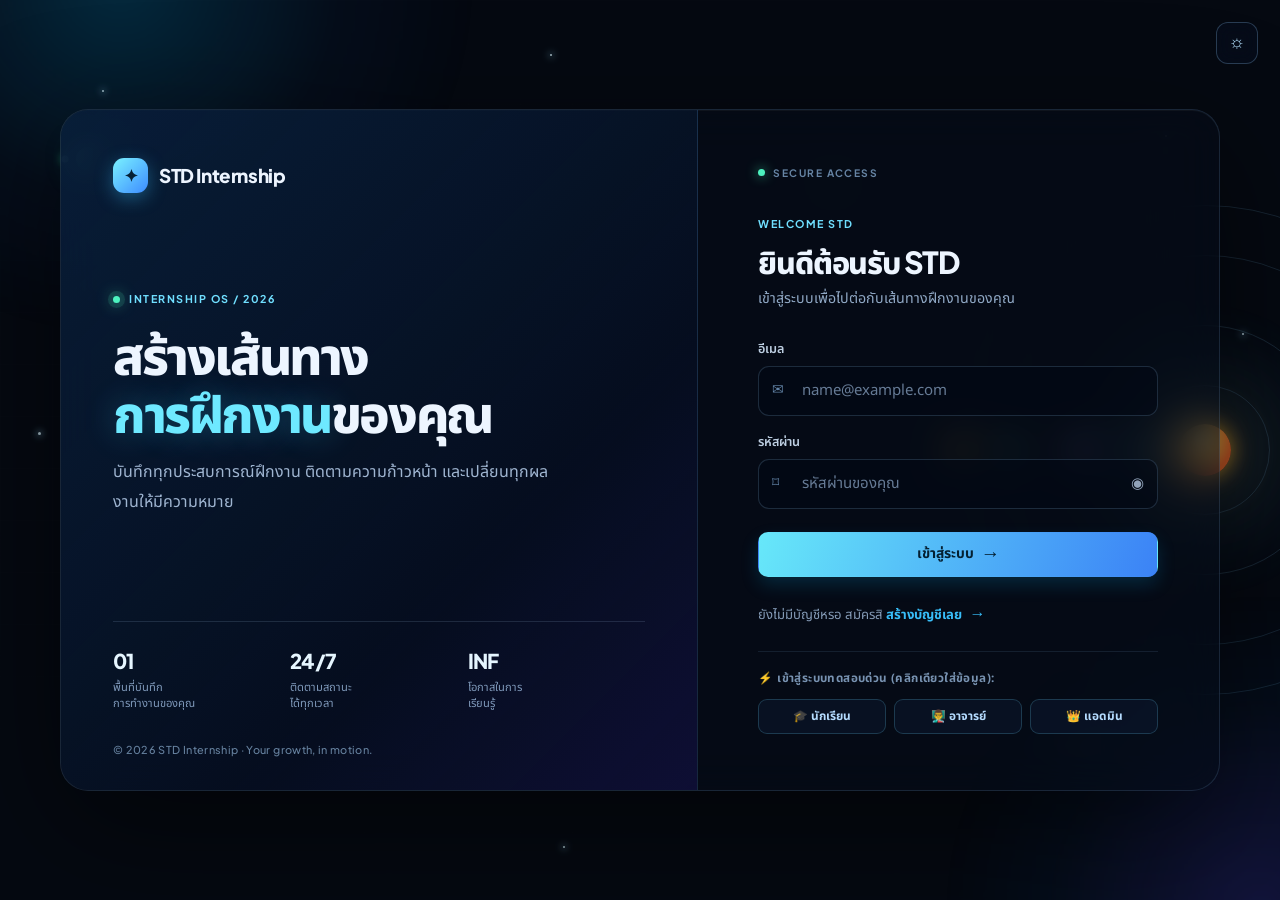
==== Code/index.html @ 239e0833 "Merge folders into one" ====
<!DOCTYPE html>
<html lang="th">
<head>
  <meta charset="UTF-8">
  <meta name="viewport" content="width=device-width, initial-scale=1.0">
  <title>STD Internship — ระบบติดตามการฝึกงาน</title>
  <link rel="preconnect" href="https://fonts.googleapis.com">
  <link rel="preconnect" href="https://fonts.gstatic.com" crossorigin>
  <link href="https://fonts.googleapis.com/css2?family=Noto+Sans+Thai:wght@400;500;600;700&family=Plus+Jakarta+Sans:wght@500;600;700;800&display=swap" rel="stylesheet">
  <link rel="stylesheet" href="style.css">
  <script src="app.js" defer></script>
</head>
<body>
  <section id="auth-screen" class="auth-shell">
    <button id="auth-theme-toggle" class="auth-theme-btn" type="button" title="สลับธีม" aria-label="สลับธีม">☼</button>
    <div class="auth-orb orb-one"></div><div class="auth-orb orb-two"></div><div class="auth-grid"></div>
    <div class="universe" aria-hidden="true">
      <i class="star star-a"></i><i class="star star-b"></i><i class="star star-c"></i><i class="star star-d"></i><i class="star star-e"></i><i class="star star-f"></i><i class="star star-g"></i><i class="star star-h"></i><i class="star star-i"></i>
      <div id="floating-planet" class="floating-planet" role="button" tabindex="0" aria-label="เร่งความเร็วดาวเคราะห์น้อย"><span class="f-planet-core"></span><span class="f-orbit"><b class="f-moon"></b></span><span class="solar-hint f-hint">✦ คลิกเพื่อเร่งความเร็ว</span></div>
      <div id="solar-system" class="solar-system" role="button" tabindex="0" aria-label="เร่งการหมุนของระบบสุริยะ"><span class="sun"></span><span class="orbit orbit-one"><b class="planet planet-one"></b></span><span class="orbit orbit-two"><b class="planet planet-two"></b></span><span class="orbit orbit-three"><b class="planet planet-three"></b></span><span class="orbit orbit-four"><b class="planet planet-four"><i class="saturn-ring"></i></b></span><span class="solar-hint">✦ ชี้หรือคลิกเพื่อเร่งการโคจร</span></div><div class="sunny-sky" aria-hidden="true"><span class="sunny"><i></i><i></i><i></i><i></i><i></i><i></i><i></i><i></i></span><div id="rainbow" class="rainbow" role="button" tabindex="0" aria-label="คลิกเพื่อเล่นแอนิเมชันสายรุ้ง"><svg class="rainbow-svg" viewBox="0 0 600 600"><path class="rainbow-arc r-red" d="M 40,560 A 260,260 0 0,1 560,560"/><path class="rainbow-arc r-orange" d="M 66,560 A 234,234 0 0,1 534,560"/><path class="rainbow-arc r-yellow" d="M 92,560 A 208,208 0 0,1 508,560"/><path class="rainbow-arc r-green" d="M 118,560 A 182,182 0 0,1 482,560"/><path class="rainbow-arc r-blue" d="M 144,560 A 156,156 0 0,1 456,560"/><path class="rainbow-arc r-purple" d="M 170,560 A 130,130 0 0,1 430,560"/></svg><span class="rainbow-sparkle sp-1">✦</span><span class="rainbow-sparkle sp-2">✦</span><span class="rainbow-sparkle sp-3">✦</span><span class="solar-hint rainbow-hint">✦ คลิกเพื่อให้สายรุ้งเรียงสี</span></div><span class="cloud-giant cloud-giant-left"><b></b><b></b><b></b><b></b></span><span class="cloud cloud-two"><b></b><b></b><b></b></span><span class="cloud cloud-three"><b></b><b></b><b></b></span><span class="cloud cloud-four"><b></b><b></b><b></b></span><span class="cloud cloud-five"><b></b><b></b><b></b></span><span class="cloud cloud-six"><b></b><b></b><b></b></span><span class="cloud cloud-seven"><b></b><b></b><b></b></span><span class="cloud cloud-eight"><b></b><b></b><b></b></span></div><span class="comet comet-one"><b class="comet-head"></b><i class="comet-tail"></i></span><span class="comet comet-two"><b class="comet-head"></b><i class="comet-tail"></i></span><span class="comet comet-three"><b class="comet-head"></b><i class="comet-tail"></i></span><span class="comet comet-four"><b class="comet-head"></b><i class="comet-tail"></i></span><i class="shooting-star shooting-star-one"></i><i class="shooting-star shooting-star-two"></i><i class="shooting-star shooting-star-three"></i><i class="shooting-star shooting-star-four"></i><i class="shooting-star shooting-star-five"></i><i class="shooting-star shooting-star-six"></i>
    </div>
    <div id="std-drawer-backdrop" class="std-drawer-backdrop" aria-hidden="true"></div>
    <button id="std-drawer-trigger" class="std-drawer-trigger" type="button" aria-label="เปิดลิ้นชักข้อมูล STD" title="เปิดลิ้นชักข้อมูล STD"><span class="drawer-trigger-mark">✦</span><span class="drawer-trigger-text">ข้อมูล STD</span><span class="drawer-trigger-arrow">→</span></button>
    <div class="auth-layout">
      <aside id="auth-showcase" class="auth-showcase">
        <button id="std-drawer-close" class="std-drawer-close" type="button" aria-label="ปิดลิ้นชักข้อมูล STD">✕</button>
        <a class="brand auth-brand" href="#"><span class="brand-mark">✦</span><span>STD Internship</span></a>
        <div class="showcase-copy">
          <span class="eyebrow"><i></i> INTERNSHIP OS / 2026</span>
          <h1>สร้างเส้นทาง<br><em>การฝึกงาน</em>ของคุณ</h1>
          <p>บันทึกทุกประสบการณ์ฝึกงาน ติดตามความก้าวหน้า และเปลี่ยนทุกผลงานให้มีความหมาย</p>
        </div>
        <div class="showcase-stats">
          <div><strong>01</strong><span>พื้นที่บันทึก<br>การทำงานของคุณ</span></div>
          <div><strong>24/7</strong><span>ติดตามสถานะ<br>ได้ทุกเวลา</span></div>
          <div><strong>INF</strong><span>โอกาสในการ<br>เรียนรู้</span></div>
        </div>
        <p class="auth-footer">© 2026 STD Internship · Your growth, in motion.</p>
      </aside>
      <div class="auth-card-wrap">
        <div class="auth-card">
          <div class="auth-card-top"><span class="auth-card-dot"></span><span>SECURE ACCESS</span></div>
          <div id="login-panel">
            <span class="auth-kicker">WELCOME STD</span>
            <h2 class="auth-heading">ยินดีต้อนรับ STD</h2>
            <p class="auth-lead">เข้าสู่ระบบเพื่อไปต่อกับเส้นทางฝึกงานของคุณ</p>
            <form id="login-form" class="form-grid">
              <div><label for="login-email">อีเมล</label><div class="auth-input-wrap"><span class="field-icon">✉</span><input id="login-email" class="input" type="email" autocomplete="email" required placeholder="name@example.com"></div></div>
              <div><label for="login-password">รหัสผ่าน</label><div class="password-wrap auth-input-wrap"><span class="field-icon">⌑</span><input id="login-password" class="input" type="password" autocomplete="current-password" required placeholder="รหัสผ่านของคุณ"><button type="button" class="password-toggle" data-password-toggle="login-password" aria-label="แสดงรหัสผ่าน">◉</button></div></div>
              <button class="btn btn-primary btn-block auth-submit" type="submit"><span>เข้าสู่ระบบ</span><b>→</b></button>
            </form>
            <p class="auth-switch">ยังไม่มีบัญชีหรอ สมัครสิ <button class="text-button" type="button" data-auth-panel="register">สร้างบัญชีเลย <span>→</span></button></p>
            <div class="demo-quick-auth">
              <span class="demo-quick-label">⚡ เข้าสู่ระบบทดสอบด่วน (คลิกเดียวใส่ข้อมูล):</span>
              <div class="demo-quick-btns">
                <button type="button" class="demo-chip" data-demo="student">🎓 นักเรียน</button>
                <button type="button" class="demo-chip" data-demo="teacher">👨‍🏫 อาจารย์</button>
                <button type="button" class="demo-chip" data-demo="admin">👑 แอดมิน</button>
              </div>
            </div>
          </div>
          <div id="register-panel" class="hidden">
            <span class="auth-kicker">GET STARTED</span>
            <h2 class="auth-heading">เริ่มต้นเส้นทางใหม่</h2>
            <p class="auth-lead">สร้างบัญชีเพื่อเก็บทุกก้าวสำคัญของการฝึกงาน</p>
            <div class="notice">เวอร์ชันสาธิต: ข้อมูลเก็บเฉพาะในเบราว์เซอร์เครื่องนี้ บัญชีใหม่จะเป็นนักเรียนโดยอัตโนมัติ</div>
            <form id="register-form" class="form-grid">
              <div><label for="register-name">ชื่อที่แสดง <span class="required">*</span></label><input id="register-name" class="input" required maxlength="80" placeholder="ชื่อ - นามสกุล"></div>
              <div><label for="register-department">แผนกวิชา / สาขา <span class="required">*</span></label><select id="register-department" class="input" required></select></div>
              <div><label for="register-email">อีเมล <span class="required">*</span></label><input id="register-email" class="input" type="email" required autocomplete="email" placeholder="name@example.com"></div>
              <div><label for="register-password">รหัสผ่าน <span class="required">*</span></label><div class="password-wrap"><input id="register-password" class="input" type="password" minlength="6" required autocomplete="new-password" placeholder="อย่างน้อย 6 ตัวอักษร"><button type="button" class="password-toggle" data-password-toggle="register-password" aria-label="แสดงรหัสผ่าน">◉</button></div></div>
              <button class="btn btn-primary btn-block auth-submit" type="submit"><span>สร้างบัญชีและเข้าสู่ระบบ</span><b>→</b></button>
            </form>
            <p class="auth-switch">มีบัญชีอยู่แล้ว? <button class="text-button" type="button" data-auth-panel="login">เข้าสู่ระบบ <span>→</span></button></p>
          </div>
        </div>
      </div>
    </div>
  </section>

  <section id="app-screen" class="hidden">
    <header class="app-header"><div class="header-inner">
      <a class="brand" href="#"><span class="brand-mark">✦</span><span>STD Internship</span></a>
      <div class="header-actions"><button id="theme-toggle" class="icon-btn" title="สลับธีม" aria-label="สลับธีม">☼</button><div class="user-menu"><span id="user-avatar" class="avatar"></span><span id="user-name" class="user-name"></span></div><button id="logout-button" class="btn btn-outline btn-small">ออกจากระบบ</button></div>
    </div></header>
    <div class="app-shell">
      <div class="page-intro"><div><h1 id="page-title">ภาพรวมการฝึกงาน</h1><p id="page-subtitle">ติดตามความก้าวหน้าของคุณ</p></div><span id="current-role" class="role-pill"></span></div>
      <div class="app-layout"><nav id="sidebar" class="sidebar"></nav><main id="content" class="content"></main></div>
    </div>
  </section>
  <div id="modal-root"></div>
  <div id="toast" class="toast" role="status"></div>
</body>
</html>
---- Code/style.css ----
:root { --bg:#080d18; --bg-glow:#102540; --surface:rgba(16,24,39,.84); --surface-strong:#111c2f; --field:#0b1423; --border:#263750; --border-soft:#1b2a40; --text:#edf5ff; --muted:#91a3ba; --subtle:#667b96; --primary:#38bdf8; --primary-strong:#1d8ed1; --primary-soft:rgba(56,189,248,.12); --success:#34d399; --warning:#fbbf24; --danger:#fb7185; --shadow:0 20px 60px rgba(0,0,0,.28); }
body.light { --bg:#f3f7fc; --bg-glow:#dceefd; --surface:rgba(255,255,255,.88); --surface-strong:#fff; --field:#f8fafc; --border:#dbe5f1; --border-soft:#ebf0f6; --text:#102039; --muted:#526680; --subtle:#7e8da3; --primary:#087db9; --primary-strong:#056da6; --primary-soft:rgba(8,125,185,.1); --shadow:0 18px 55px rgba(34,63,100,.12); }
body.light .auth-shell { background:radial-gradient(ellipse at 92% 94%,rgba(255,194,222,.3),transparent 33%),radial-gradient(ellipse at 75% 82%,rgba(190,220,255,.34),transparent 38%),linear-gradient(135deg,#fafdff 0%,#edf8ff 51%,#fffaf2 100%); }
body.light .auth-grid { opacity:.28; background-image:linear-gradient(rgba(35,115,174,.08) 1px,transparent 1px),linear-gradient(90deg,rgba(35,115,174,.08) 1px,transparent 1px); }
body.light .star { background:#1874af; box-shadow:0 0 7px 1px rgba(46,154,218,.55); }
body.light .solar-system, body.light .floating-planet, body.light .comet { display:none !important; }
body.light .sunny-sky { display:block; }
body.light .sunny { opacity:.92; }
body.light .solar-hint { color:#126594; border-color:rgba(28,123,180,.25); background:rgba(247,252,255,.8); }
body.light .shooting-star { display:none !important; } body.light .shooting-star::after { box-shadow:0 0 9px 2px #47aee4; }
body.light .auth-orb.orb-one { background:radial-gradient(circle,rgba(255,197,91,.24),rgba(255,221,138,.1) 43%,transparent 70%); }
body.light .auth-orb.orb-two { background:radial-gradient(circle,rgba(170,141,255,.16),rgba(255,185,210,.08) 47%,transparent 70%); }
body.light .auth-layout { border-color:rgba(74,141,194,.25); background:rgba(255,255,255,.57); box-shadow:0 32px 100px rgba(34,91,145,.2),inset 0 1px rgba(255,255,255,.92); }
body.light .auth-showcase { background:linear-gradient(135deg,rgba(220,242,255,.9),rgba(238,247,255,.64) 66%,rgba(241,237,255,.83)); border-color:rgba(74,141,194,.2); }
body.light .showcase-copy h1 { color:#102c4b; }.light .showcase-copy h1 em { color:#097aba; text-shadow:0 0 28px rgba(35,168,224,.2); }.light .showcase-copy p { color:#426481; }.light .showcase-stats { border-color:rgba(45,113,165,.2); }.light .showcase-stats strong { color:#143c5f; }.light .showcase-stats span,.light .auth-footer { color:#66839e; }.light .auth-card-top { color:#65819d; }.light .auth-lead { color:#5f7893; }.light .auth-card label { color:#34516d; }.light .auth-card .input { color:#18344f; border-color:rgba(69,129,176,.3); background:rgba(255,255,255,.7); }.light .field-icon { color:#4884ad; }.light .auth-switch { color:#66809c; }.light .demo-quick-auth { border-color:rgba(54,122,170,.22); }.light .demo-quick-label { color:#184a73; font-weight:700; }.light .demo-chip { border-color:rgba(40,125,185,.28); background:rgba(255,255,255,.86); color:#0c4568; box-shadow:0 2px 8px rgba(25,85,145,.08); }.light .demo-chip:hover { border-color:#0284c7; background:#e0f2fe; color:#0369a1; box-shadow:0 4px 14px rgba(2,132,199,.22); }
* { box-sizing:border-box; }
html { scroll-behavior:smooth; }
body { margin:0; min-height:100vh; color:var(--text); font:15px/1.6 'Noto Sans Thai',sans-serif; background:radial-gradient(ellipse at 8% 0%,var(--bg-glow),transparent 34%),radial-gradient(ellipse at 95% 22%,rgba(124,58,237,.13),transparent 30%),var(--bg); transition:background .25s,color .25s; }
button,input,select,textarea { font:inherit; }
button { cursor:pointer; }
.hidden { display:none !important; }
.auth-theme-btn { position:absolute; z-index:10; top:22px; right:22px; width:42px; height:42px; padding:0; border:1px solid rgba(133,186,232,.28); border-radius:12px; background:rgba(6,15,32,.5); backdrop-filter:blur(8px); color:#b5e2ff; font-size:1.15rem; display:grid; place-items:center; cursor:pointer; transition:transform .18s,background .18s,border-color .18s,box-shadow .18s; }
.auth-theme-btn:hover { transform:translateY(-2px) scale(1.06); border-color:rgba(100,210,255,.5); box-shadow:0 6px 22px rgba(56,189,248,.2); background:rgba(16,32,60,.6); }
.auth-theme-btn:active { transform:scale(.95); }
body.light .auth-theme-btn { border-color:rgba(60,140,195,.3); background:rgba(255,255,255,.6); color:#2a7bb5; box-shadow:0 4px 16px rgba(40,110,170,.12); }
body.light .auth-theme-btn:hover { background:rgba(255,255,255,.82); border-color:rgba(40,130,190,.45); box-shadow:0 8px 25px rgba(40,110,170,.2); }
.auth-shell { position:relative; min-height:100vh; isolation:isolate; overflow:hidden; display:grid; place-items:center; padding:34px; background:#050911; }
.auth-grid { position:absolute; z-index:-1; inset:0; opacity:.35; background-image:linear-gradient(rgba(120,160,210,.06) 1px,transparent 1px),linear-gradient(90deg,rgba(120,160,210,.06) 1px,transparent 1px); background-size:52px 52px; mask-image:radial-gradient(ellipse at 38% 50%,#000 0%,transparent 74%); }
.universe { position:absolute; z-index:0; inset:0; overflow:hidden; pointer-events:none; }
.sunny-sky { display:none; position:absolute; inset:0; overflow:hidden; }
.sunny { position:absolute; top:8%; right:8%; width:108px; height:108px; border-radius:50%; background:radial-gradient(circle at 33% 29%,#fffef3 0 11%,#fff6a8 27%,#ffd35a 57%,#ff9e38 78%,#f47b27); box-shadow:0 0 0 8px rgba(255,221,108,.14),0 0 32px 12px rgba(255,198,66,.46),0 0 110px 38px rgba(255,184,61,.22); animation:day-sun-float 5s ease-in-out infinite alternate; }
.sunny::before { content:''; position:absolute; inset:13px; border:2px solid rgba(255,255,255,.48); border-radius:50%; box-shadow:inset 7px 8px 14px rgba(255,255,255,.22),inset -9px -10px 18px rgba(232,116,27,.18); animation:sun-core-shine 3.2s ease-in-out infinite alternate; }
.sunny::after { content:''; position:absolute; top:20px; left:25px; width:22px; height:12px; border-radius:50%; background:rgba(255,255,255,.64); filter:blur(2px); transform:rotate(-28deg); animation:sun-highlight-twinkle 2.6s ease-in-out infinite alternate; }
.sunny i { position:absolute; top:50%; left:50%; width:9px; height:31px; border-radius:9px; background:linear-gradient(#ffd866,#ffb432); transform:translate(-50%,-50%) rotate(var(--ray)) translateY(-76px); box-shadow:0 0 10px rgba(255,184,49,.45); animation:sun-ray-glow 2.5s ease-in-out infinite alternate; }.sunny i:nth-child(1){--ray:0deg;animation-delay:-.2s}.sunny i:nth-child(2){--ray:45deg;animation-delay:-1.1s}.sunny i:nth-child(3){--ray:90deg;animation-delay:-.7s}.sunny i:nth-child(4){--ray:135deg;animation-delay:-1.7s}.sunny i:nth-child(5){--ray:180deg;animation-delay:-.4s}.sunny i:nth-child(6){--ray:225deg;animation-delay:-1.4s}.sunny i:nth-child(7){--ray:270deg;animation-delay:-.9s}.sunny i:nth-child(8){--ray:315deg;animation-delay:-1.9s}
@keyframes day-sun-float { to { transform:translateY(-12px) rotate(8deg) scale(1.07); } }
@keyframes sun-core-shine { to { inset:10px; border-color:rgba(255,255,255,.76); box-shadow:inset 9px 10px 17px rgba(255,255,255,.34),inset -10px -11px 21px rgba(232,116,27,.26),0 0 16px rgba(255,238,122,.34); } }
@keyframes sun-highlight-twinkle { to { opacity:.35; transform:translate(7px,5px) rotate(-28deg) scale(.75); } }
@keyframes sun-ray-glow { to { opacity:.62; box-shadow:0 0 17px 4px rgba(255,184,49,.62); } }
.rainbow { --rainbow-size:clamp(660px,56vw,860px); position:absolute; right:clamp(-170px,-8vw,-100px); bottom:clamp(-235px,-16vw,-145px); width:var(--rainbow-size); height:var(--rainbow-size); opacity:.82; transform:rotate(-13deg); cursor:pointer; pointer-events:auto; outline:none; filter:drop-shadow(0 -10px 22px rgba(91,153,221,.18)); animation:rainbow-drift 12s ease-in-out infinite alternate; transition:opacity .25s,filter .25s,transform .3s ease; }
.rainbow::before { content:''; position:absolute; z-index:-1; inset:-120px -80px -40px; border-radius:50%; background:radial-gradient(ellipse at 50% 100%,rgba(255,255,255,.82) 0 30%,rgba(255,255,255,0) 68%); filter:blur(14px); pointer-events:none; }
.rainbow:hover,.rainbow:focus-visible { opacity:1; filter:drop-shadow(0 -14px 30px rgba(91,170,240,.35)) brightness(1.08); }
.rainbow-svg { width:100%; height:100%; overflow:visible; display:block; }
.rainbow-arc { fill:none; stroke-width:26px; stroke-linecap:round; stroke-dasharray:950; stroke-dashoffset:0; transition:stroke-width .3s ease; }
.r-red { stroke:rgba(255,108,145,.84); }
.r-orange { stroke:rgba(255,170,98,.84); }
.r-yellow { stroke:rgba(255,224,102,.86); }
.r-green { stroke:rgba(106,216,156,.82); }
.r-blue { stroke:rgba(92,186,255,.8); }
.r-purple { stroke:rgba(170,140,255,.76); }
.rainbow.cascade { animation:rainbow-bounce 2.5s cubic-bezier(.25,1,.3,1); }
@keyframes rainbow-bounce { 0%{transform:rotate(-13deg) scale(1);} 16%{transform:rotate(-8deg) scale(1.09) translateY(-20px);} 36%{transform:rotate(-16deg) scale(1.05) translateY(-8px);} 58%{transform:rotate(-11deg) scale(1.02);} 100%{transform:rotate(-13deg) scale(1);} }
.rainbow.cascade .rainbow-arc { animation:arc-draw 1.6s cubic-bezier(.32,.1,.18,1) forwards; }
.rainbow.cascade .r-red { animation-delay:0s; }
.rainbow.cascade .r-orange { animation-delay:.11s; }
.rainbow.cascade .r-yellow { animation-delay:.22s; }
.rainbow.cascade .r-green { animation-delay:.33s; }
.rainbow.cascade .r-blue { animation-delay:.44s; }
.rainbow.cascade .r-purple { animation-delay:.55s; }
@keyframes arc-draw { 0%{stroke-dashoffset:950;opacity:.2;stroke-width:14px;} 45%{opacity:1;stroke-width:34px;} 75%{stroke-dashoffset:0;stroke-width:28px;} 100%{stroke-dashoffset:0;opacity:1;stroke-width:26px;} }
.rainbow-sparkle { position:absolute; color:#ffd752; font-size:1.35rem; opacity:0; pointer-events:none; text-shadow:0 0 10px rgba(255,215,82,.85); }
.sp-1 { top:34%; left:32%; }.sp-2 { top:22%; left:54%; }.sp-3 { top:30%; left:76%; }
.rainbow.cascade .rainbow-sparkle { animation:sparkle-pop 1.7s ease-out forwards; }
.rainbow.cascade .sp-1 { animation-delay:.35s; }.rainbow.cascade .sp-2 { animation-delay:.55s; }.rainbow.cascade .sp-3 { animation-delay:.75s; }
@keyframes sparkle-pop { 0%{opacity:0;transform:scale(.2) rotate(0deg);} 35%{opacity:1;transform:scale(1.3) rotate(45deg);} 100%{opacity:0;transform:scale(.5) translateY(-30px) rotate(90deg);} }
.rainbow-hint { top:34%; left:36%; }
.rainbow:hover .rainbow-hint,.rainbow:focus-visible .rainbow-hint { opacity:1; transform:translateY(0); }
@keyframes rainbow-drift { to { transform:translate(-18px,-14px) rotate(-8deg) scale(1.025); } }
.cloud { position:absolute; width:120px; height:35px; border-radius:50px; background:linear-gradient(180deg,rgba(255,255,255,.96),rgba(220,238,252,.82)); box-shadow:0 12px 25px rgba(58,127,180,.12); animation:cloud-drift 17s linear infinite alternate; }.cloud b { position:absolute; bottom:8px; border-radius:50%; background:inherit; animation:cloud-puff 3.8s ease-in-out infinite alternate; }.cloud b:nth-child(1){left:17px;width:45px;height:45px;animation-delay:-.5s}.cloud b:nth-child(2){left:46px;bottom:13px;width:56px;height:56px;animation-delay:-1.7s}.cloud b:nth-child(3){right:9px;width:38px;height:38px;animation-delay:-2.4s}.cloud-giant { position:absolute; z-index:1; width:310px; height:92px; border-radius:100px; background:linear-gradient(180deg,rgba(255,255,255,.98),rgba(218,238,252,.9)); box-shadow:0 18px 34px rgba(58,127,180,.16),inset 0 2px rgba(255,255,255,.78); animation:cloud-drift 25s linear infinite alternate,cloud-bounce 5.5s ease-in-out infinite; }.cloud-giant b { position:absolute; bottom:18px; border-radius:50%; background:inherit; animation:cloud-puff 4.6s ease-in-out infinite alternate; }.cloud-giant b:nth-child(1){left:37px;width:110px;height:110px;animation-delay:-.8s}.cloud-giant b:nth-child(2){left:112px;bottom:30px;width:140px;height:140px;animation-delay:-2.1s}.cloud-giant b:nth-child(3){right:34px;width:102px;height:102px;animation-delay:-1.4s}.cloud-giant b:nth-child(4){right:89px;bottom:46px;width:92px;height:92px;animation-delay:-3s}.cloud-giant-left { top:31%; left:-118px; animation-duration:28s,6s; animation-delay:-11s,-2s; }.cloud-two { top:68%; left:8%; transform:scale(1.15); animation-duration:19s,4.8s; animation-delay:-7s,-1.2s; }.cloud-three { top:46%; right:3%; transform:scale(.65); animation-duration:24s,5.2s; animation-delay:-13s,-3.1s; }.cloud-four { top:11%; left:36%; transform:scale(.58); animation-duration:21s,4.5s; animation-delay:-5s,-.8s; }.cloud-five { top:15%; left:14%; transform:scale(.85); animation-duration:26s,5s; animation-delay:-16s,-2.6s; }.cloud-six { top:82%; right:22%; transform:scale(.95); animation-duration:20s,4.6s; animation-delay:-9s,-1.7s; }.cloud-seven { top:26%; right:14%; transform:scale(.6); opacity:.82; animation-duration:28s,5.4s; animation-delay:-3s,-3.4s; }.cloud-eight { top:88%; left:34%; transform:scale(.72); opacity:.74; animation-duration:22s,4.9s; animation-delay:-12s,-.4s; }
@keyframes cloud-drift { to { margin-left:65px; } }
@keyframes cloud-bounce { 0%,100% { margin-top:0; } 50% { margin-top:-10px; } }
@keyframes cloud-puff { to { transform:translateY(-5px) scale(1.045); filter:brightness(1.04); } }
.star { position:absolute; width:2px; height:2px; border-radius:50%; background:#d9f4ff; box-shadow:0 0 7px 1px rgba(152,226,255,.8); opacity:.74; animation:twinkle 3.6s ease-in-out infinite alternate; }
.star-a { top:10%; left:8%; animation-delay:-.4s; }.star-b { top:20%; left:65%; width:3px; height:3px; animation-delay:-1.9s; }.star-c { top:71%; left:9%; animation-delay:-3s; }.star-d { top:82%; left:84%; width:3px; height:3px; animation-delay:-.9s; }.star-e { top:15%; left:91%; animation-delay:-2.4s; }.star-f { top:48%; left:3%; width:3px; height:3px; animation-delay:-1.3s; }.star-g { top:94%; left:44%; animation-delay:-2.8s; }.star-h { top:37%; left:97%; animation-delay:-.7s; }.star-i { top:6%; left:43%; animation-delay:-3.3s; }
@keyframes twinkle { from { transform:scale(.55); opacity:.25; } to { transform:scale(1.45); opacity:1; } }
.solar-system { position:absolute; z-index:1; top:50%; right:-165px; width:480px; height:480px; transform:translateY(-50%); opacity:.7; cursor:pointer; pointer-events:auto; outline:none; animation:system-drift 9s ease-in-out infinite alternate; transition:opacity .2s,filter .2s; }
.solar-system::before { content:''; position:absolute; inset:15%; border-radius:50%; background:radial-gradient(circle,rgba(72,203,255,.14),transparent 63%); filter:blur(10px); animation:system-glow 4s ease-in-out infinite alternate; }
.solar-system:hover,.solar-system:focus-visible,.solar-system.boost { opacity:1; filter:brightness(1.22) saturate(1.22); }
.solar-system:hover .orbit-one,.solar-system.boost .orbit-one { animation-duration:2.8s; }.solar-system:hover .orbit-two,.solar-system.boost .orbit-two { animation-duration:5s; }.solar-system:hover .orbit-three,.solar-system.boost .orbit-three { animation-duration:7.4s; }.solar-system:hover .orbit-four,.solar-system.boost .orbit-four { animation-duration:9s; }
.solar-system.boost { animation:system-boost .6s cubic-bezier(.2,.9,.25,1.4); }.solar-system.boost .sun { animation:sun-boost .6s ease-out; }
.solar-hint { position:absolute; top:108%; left:38%; width:max-content; padding:5px 9px; border:1px solid rgba(116,222,255,.28); border-radius:100px; color:#bfefff; background:rgba(4,19,43,.64); box-shadow:0 6px 20px rgba(0,0,0,.2); font:700 .65rem 'Plus Jakarta Sans','Noto Sans Thai',sans-serif; letter-spacing:.15px; opacity:0; transform:translateY(-3px); transition:.2s; white-space:nowrap; }.solar-system:hover .solar-hint,.solar-system:focus-visible .solar-hint { opacity:1; transform:translateY(0); }
@keyframes system-drift { to { transform:translateY(calc(-50% - 13px)) rotate(2deg); } }
@keyframes system-glow { to { transform:scale(1.13); opacity:.4; } }
@keyframes system-boost { 50% { transform:translateY(-50%) scale(1.1) rotate(-3deg); } }
.sun { position:absolute; top:50%; left:50%; width:52px; height:52px; border-radius:50%; transform:translate(-50%,-50%); background:radial-gradient(circle at 35% 30%,#fff5a9,#ffbd45 36%,#ff702a 70%); box-shadow:0 0 22px #ffb52a,0 0 90px rgba(255,137,36,.5); animation:sun-pulse 3.5s ease-in-out infinite alternate; }
@keyframes sun-pulse { to { transform:translate(-50%,-50%) scale(1.1); filter:brightness(1.12); } }
@keyframes sun-boost { 50% { transform:translate(-50%,-50%) scale(1.34); filter:brightness(1.35); } }
.orbit { position:absolute; top:50%; left:50%; border:1px solid rgba(134,211,255,.2); border-radius:50%; transform:translate(-50%,-50%); animation:orbit-spin linear infinite; transition:animation-duration .35s ease; }
.orbit-one { width:130px; height:130px; animation-duration:10s; }.orbit-two { width:250px; height:250px; animation-duration:19s; }.orbit-three { width:390px; height:390px; animation-duration:28s; }.orbit-four { width:490px; height:490px; animation-duration:38s; }
.planet { position:absolute; display:block; top:50%; border-radius:50%; transform:translate(-50%,-50%); box-shadow:0 0 11px currentColor; }
.planet-one { left:0; width:10px; height:10px; color:#86edff; background:#86edff; }.planet-two { left:0; width:15px; height:15px; color:#bda1ff; background:#bda1ff; }.planet-three { left:0; width:12px; height:12px; color:#70efbd; background:#70efbd; }.planet-four { left:0; width:14px; height:14px; color:#fbbf24; background:radial-gradient(circle at 35% 35%,#fff0a3,#f59e0b 60%,#b45309); box-shadow:0 0 14px rgba(251,191,36,.8); }
.saturn-ring { position:absolute; top:50%; left:50%; width:27px; height:8px; border:2px solid rgba(252,211,77,.75); border-radius:50%; transform:translate(-50%,-50%) rotate(-28deg); box-shadow:0 0 8px rgba(251,191,36,.45); pointer-events:none; }
@keyframes orbit-spin { to { transform:translate(-50%,-50%) rotate(360deg); } }
.floating-planet { position:absolute; z-index:1; top:15%; left:5%; width:48px; height:48px; opacity:.78; cursor:pointer; pointer-events:auto; outline:none; animation:float-drift 7s ease-in-out infinite alternate; transition:opacity .2s,filter .2s; }
.floating-planet:hover,.floating-planet:focus-visible,.floating-planet.pulse { opacity:1; filter:brightness(1.25) saturate(1.25); }
.f-planet-core { position:absolute; top:50%; left:50%; width:24px; height:24px; border-radius:50%; transform:translate(-50%,-50%); background:radial-gradient(circle at 35% 30%,#bbf7d0,#34d399 50%,#059669); box-shadow:0 0 16px rgba(52,211,153,.7),0 0 40px rgba(16,185,129,.35); animation:core-pulse 3s ease-in-out infinite alternate; }
.f-orbit { position:absolute; top:50%; left:50%; width:48px; height:48px; border:1px solid rgba(110,231,183,.25); border-radius:50%; transform:translate(-50%,-50%); animation:orbit-spin 6s linear infinite; transition:animation-duration .3s ease; }
.f-moon { position:absolute; top:50%; left:0; width:7px; height:7px; border-radius:50%; transform:translate(-50%,-50%); background:#a7f3d0; box-shadow:0 0 8px #34d399; }
.floating-planet.pulse { animation:planet-pulse .6s cubic-bezier(.2,.9,.25,1.4); }
.floating-planet.pulse .f-orbit { animation-duration:1.2s; }
.floating-planet.pulse .f-planet-core { transform:translate(-50%,-50%) scale(1.3); filter:brightness(1.4); }
@keyframes float-drift { to { transform:translateY(-10px) rotate(-3deg); } }
@keyframes core-pulse { to { transform:translate(-50%,-50%) scale(1.08); filter:brightness(1.15); } }
@keyframes planet-pulse { 50% { transform:scale(1.22) translateY(-6px); } }
.f-hint { top:108%; left:-22%; }
.floating-planet:hover .f-hint,.floating-planet:focus-visible .f-hint { opacity:1; transform:translateY(0); }
.shooting-star { position:absolute; z-index:0; width:180px; height:2.5px; opacity:0; transform:rotate(38deg); transform-origin:right center; background:linear-gradient(90deg,transparent,rgba(189,239,255,.94)); box-shadow:0 0 14px rgba(109,209,255,.8); animation:shooting-star 10s ease-in infinite; }
.shooting-star::after { content:''; position:absolute; top:50%; right:-3px; width:7px; height:7px; border-radius:50%; transform:translateY(-50%); background:#e5faff; box-shadow:0 0 14px 3px #72d8ff,0 0 26px rgba(56,189,248,.8); }
.shooting-star-one { top:12%; left:16%; animation-delay:-2s; }.shooting-star-two { top:62%; left:50%; animation-duration:13s; animation-delay:-8s; }.shooting-star-three { top:25%; left:68%; animation-duration:9s; animation-delay:-4.5s; }.shooting-star-four { top:82%; left:20%; animation-duration:11s; animation-delay:-6.5s; width:220px; background:linear-gradient(90deg,transparent,rgba(253,230,138,.94)); box-shadow:0 0 16px rgba(251,191,36,.85); }
.shooting-star-four::after { background:#fffbeb; box-shadow:0 0 14px 3px #fbbf24,0 0 28px rgba(245,158,11,.8); }
.shooting-star-five { top:36%; left:10%; animation-duration:10s; animation-delay:-1s; width:190px; }.shooting-star-six { top:48%; left:76%; animation-duration:12.5s; animation-delay:-9.5s; width:170px; background:linear-gradient(90deg,transparent,rgba(196,181,253,.94)); box-shadow:0 0 14px rgba(167,139,250,.8); }
.shooting-star-six::after { background:#f5f3ff; box-shadow:0 0 14px 3px #a78bfa,0 0 26px rgba(139,92,246,.8); }
@keyframes shooting-star { 0%,72% { opacity:0; transform:translate(0,0) rotate(38deg); } 75% { opacity:1; } 92% { opacity:0; transform:translate(360px,280px) rotate(38deg); } 100% { opacity:0; transform:translate(360px,280px) rotate(38deg); } }
.comet { position:absolute; z-index:0; opacity:0; pointer-events:none; transform:rotate(36deg); transform-origin:right center; animation:comet-pass 12s ease-in infinite; }
.comet-head { position:absolute; right:-4px; top:50%; transform:translateY(-50%); width:10px; height:10px; border-radius:50%; background:#fff; box-shadow:0 0 16px 4px #7ee7fc,0 0 38px 10px rgba(56,189,248,.7); }
.comet-tail { position:absolute; right:4px; top:50%; transform:translateY(-50%); width:260px; height:8px; border-radius:100px 0 0 100px; background:linear-gradient(90deg,transparent 0%,rgba(56,189,248,.1) 35%,rgba(103,232,249,.7) 85%,#fff 100%); filter:blur(1px); box-shadow:0 0 18px rgba(56,189,248,.45); }
.comet-one { top:7%; left:24%; animation-duration:11s; animation-delay:-3s; }.comet-two { top:32%; left:45%; animation-duration:14s; animation-delay:-8s; }
.comet-two .comet-head { box-shadow:0 0 16px 4px #fde047,0 0 38px 10px rgba(245,158,11,.7); }
.comet-two .comet-tail { width:290px; height:9px; background:linear-gradient(90deg,transparent 0%,rgba(245,158,11,.1) 35%,rgba(253,224,71,.7) 85%,#fff 100%); box-shadow:0 0 20px rgba(245,158,11,.45); }
.comet-three { top:56%; left:12%; animation-duration:13s; animation-delay:-5.5s; }
.comet-three .comet-head { box-shadow:0 0 16px 4px #a7f3d0,0 0 38px 10px rgba(16,185,129,.7); }
.comet-three .comet-tail { width:240px; background:linear-gradient(90deg,transparent 0%,rgba(16,185,129,.1) 35%,rgba(110,231,183,.7) 85%,#fff 100%); box-shadow:0 0 18px rgba(16,185,129,.45); }
.comet-four { top:70%; left:40%; animation-duration:16s; animation-delay:-11s; }
.comet-four .comet-head { box-shadow:0 0 16px 4px #e879f9,0 0 38px 10px rgba(192,38,211,.7); }
.comet-four .comet-tail { width:270px; background:linear-gradient(90deg,transparent 0%,rgba(192,38,211,.1) 35%,rgba(232,121,249,.7) 85%,#fff 100%); box-shadow:0 0 18px rgba(192,38,211,.45); }
@keyframes comet-pass { 0%,72% { opacity:0; transform:translate(0,0) rotate(36deg); } 75% { opacity:1; } 92% { opacity:0; transform:translate(400px,295px) rotate(36deg); } 100% { opacity:0; transform:translate(400px,295px) rotate(36deg); } }
.auth-orb { position:absolute; z-index:-1; border-radius:50%; filter:blur(1px); pointer-events:none; }
.orb-one { width:720px; height:720px; top:-380px; left:-240px; background:radial-gradient(circle,rgba(0,186,255,.19),rgba(21,78,160,.07) 43%,transparent 70%); animation:orb-float 12s ease-in-out infinite alternate; }
.orb-two { width:640px; height:640px; right:-300px; bottom:-330px; background:radial-gradient(circle,rgba(72,67,230,.2),rgba(8,75,160,.06) 47%,transparent 70%); animation:orb-float 15s ease-in-out infinite alternate-reverse; }
@keyframes orb-float { to { transform:translate(50px,35px) scale(1.08); } }
.auth-layout { position:relative; width:min(1160px,100%); min-height:680px; display:grid; grid-template-columns:1.1fr .9fr; overflow:hidden; border:1px solid rgba(133,181,227,.16); border-radius:28px; background:rgba(6,13,25,.58); box-shadow:0 36px 120px rgba(0,0,0,.52),inset 0 1px rgba(255,255,255,.04); backdrop-filter:blur(20px); }
.auth-showcase { display:flex; min-height:680px; padding:48px 52px 34px; flex-direction:column; background:linear-gradient(135deg,rgba(8,32,61,.84),rgba(8,17,40,.53) 66%,rgba(18,16,64,.72)); border-right:1px solid rgba(140,187,232,.13); }
.std-drawer-backdrop { position:fixed; inset:0; z-index:80; background:rgba(2,6,23,.68); opacity:0; pointer-events:none; transition:opacity .2s ease; }
.std-drawer-backdrop.show { opacity:1; pointer-events:auto; }
body.light .std-drawer-backdrop { background:rgba(16,32,57,.38); }
.std-drawer-trigger { position:fixed; z-index:50; left:0; top:50%; transform:translateY(-50%); display:flex; align-items:center; gap:8px; padding:10px 14px 10px 10px; border:1px solid rgba(56,189,248,.45); border-left:0; border-radius:0 14px 14px 0; background:rgba(6,18,38,.85); color:#70dfff; backdrop-filter:blur(12px); box-shadow:4px 6px 22px rgba(0,0,0,.4); font:700 .82rem 'Plus Jakarta Sans','Noto Sans Thai',sans-serif; cursor:pointer; outline:none; transition:transform .18s ease,background .18s ease,border-color .18s ease,box-shadow .18s ease; }
.std-drawer-trigger:hover,.std-drawer-trigger:focus-visible { transform:translateY(-50%) translateX(4px); background:rgba(12,32,64,.95); border-color:#38bdf8; color:#fff; box-shadow:6px 8px 25px rgba(56,189,248,.32); }
.drawer-trigger-mark { display:grid; place-items:center; width:22px; height:22px; border-radius:6px; background:linear-gradient(135deg,#7af2ff,#38bdf8); color:#042032; font-size:11px; font-weight:800; }
.drawer-trigger-arrow { font-size:.95rem; transition:transform .18s ease; }
.std-drawer-trigger:hover .drawer-trigger-arrow { transform:translateX(3px); }
body.light .std-drawer-trigger { background:rgba(255,255,255,.9); color:#0369a1; border-color:rgba(8,125,185,.38); box-shadow:4px 6px 20px rgba(20,60,110,.14); }
body.light .std-drawer-trigger:hover { background:#fff; color:#0284c7; border-color:#0284c7; box-shadow:6px 8px 24px rgba(8,125,185,.24); }
.std-drawer-close { display:none; position:absolute; top:18px; right:18px; width:34px; height:34px; padding:0; border:1px solid rgba(140,187,232,.28); border-radius:10px; background:rgba(4,14,30,.55); color:#b5e2ff; font-size:1rem; align-items:center; justify-content:center; cursor:pointer; transition:all .16s ease; }
.std-drawer-close:hover { background:rgba(56,189,248,.2); border-color:#38bdf8; color:#fff; transform:scale(1.08); }
body.light .std-drawer-close { background:rgba(255,255,255,.8); color:#102039; border-color:rgba(60,140,195,.3); }
@media (min-width:901px) { .auth-showcase { animation:drawer-slide-desktop .24s cubic-bezier(.16,1,.3,1); } @keyframes drawer-slide-desktop { from { transform:translateX(-30px); opacity:.3; } to { transform:translateX(0); opacity:1; } } .std-drawer-trigger { display:none; } .std-drawer-backdrop { display:none; } }
.brand { display:flex; gap:11px; align-items:center; color:var(--text); font-family:'Plus Jakarta Sans','Noto Sans Thai',sans-serif; font-weight:800; text-decoration:none; letter-spacing:-.4px; }
.brand-mark { display:grid; place-items:center; width:35px; height:35px; color:#062033; background:linear-gradient(135deg,#7af2ff,#3d8cff); border-radius:11px; font-size:17px; box-shadow:0 5px 18px rgba(56,189,248,.38); }
.auth-brand { font-size:1.18rem; }
.showcase-copy { margin:auto 0; padding:68px 0 38px; }
.eyebrow,.auth-kicker { display:flex; align-items:center; gap:9px; color:#70dfff; font:700 .67rem/1 'Plus Jakarta Sans',sans-serif; letter-spacing:1.5px; }
.eyebrow i { width:7px; height:7px; border-radius:50%; background:#4df2bf; box-shadow:0 0 0 5px rgba(77,242,191,.12),0 0 16px #4df2bf; }
.showcase-copy h1 { margin:22px 0 17px; max-width:560px; font:800 clamp(2.55rem,4vw,4.15rem)/1.12 'Plus Jakarta Sans','Noto Sans Thai',sans-serif; letter-spacing:-2.4px; }
.showcase-copy h1 em { font-style:normal; color:#6ee9ff; text-shadow:0 0 32px rgba(66,207,255,.32); }
.showcase-copy p { max-width:450px; margin:0; color:#9fb5d1; font-size:1rem; line-height:1.85; }
.showcase-stats { display:flex; gap:0; margin-top:auto; padding-top:26px; border-top:1px solid rgba(169,203,235,.15); }
.showcase-stats div { display:grid; gap:6px; flex:1; }
.showcase-stats strong { color:#e6f6ff; font:800 1.28rem 'Plus Jakarta Sans',sans-serif; letter-spacing:-.8px; }
.showcase-stats span { color:#7e98b9; font-size:.7rem; line-height:1.45; }
.auth-footer { margin:31px 0 0; color:#65809e; font:500 .68rem 'Plus Jakarta Sans',sans-serif; letter-spacing:.35px; }
.auth-card-wrap { display:grid; place-items:center; padding:36px; }
.auth-card { width:min(100%,400px); padding:8px 0; background:transparent; }
.auth-card-top { display:flex; align-items:center; gap:8px; margin-bottom:40px; color:#6684a4; font:700 .64rem 'Plus Jakarta Sans',sans-serif; letter-spacing:1.45px; }
.auth-card-dot { width:7px; height:7px; border-radius:50%; background:#4df2bf; box-shadow:0 0 12px rgba(77,242,191,.8); }
.auth-heading { margin:12px 0 7px; font:800 1.9rem/1.3 'Plus Jakarta Sans','Noto Sans Thai',sans-serif; letter-spacing:-1.2px; }
.auth-lead,.muted { color:var(--muted); }
.auth-lead { margin:0 0 29px; color:#91a9c6; font-size:.89rem; }
.notice { margin:18px 0; padding:11px 13px; border:1px solid rgba(251,191,36,.28); border-radius:11px; color:#fde68a; background:rgba(251,191,36,.07); font-size:.8rem; }
.auth-input-wrap { position:relative; }
.auth-input-wrap .input { padding-left:43px; }
.field-icon { position:absolute; z-index:1; left:14px; top:50%; transform:translateY(-50%); color:#6283a7; font-size:.85rem; pointer-events:none; }
.auth-card .input { border-color:rgba(117,155,196,.23); border-radius:11px; background:rgba(2,10,22,.58); padding-top:12px; padding-bottom:12px; }
.auth-card .input:hover { border-color:rgba(112,217,255,.4); }
.auth-card .input:focus { border-color:#4ddcff; box-shadow:0 0 0 3px rgba(56,189,248,.13),0 0 25px rgba(56,189,248,.08); }
.auth-card label { color:#bdcee1; font-size:.79rem; }
.form-grid { display:grid; gap:17px; }
.auth-submit { justify-content:space-between; margin-top:6px; padding:12px 17px; border-radius:11px; font-size:.88rem; }
.auth-submit b { font-size:1.2rem; line-height:.8; }
.auth-switch { margin:25px 0 0; color:#849ab6; text-align:left; font-size:.82rem; }
.auth-switch .text-button span { margin-left:4px; font-size:1rem; }
.demo-quick-auth { margin-top:24px; padding-top:18px; border-top:1px solid rgba(133,181,227,.12); }
.demo-quick-label { display:block; margin-bottom:10px; color:#7892b1; font-size:.73rem; font-weight:700; letter-spacing:.4px; }
.demo-quick-btns { display:flex; gap:8px; flex-wrap:wrap; }
.demo-chip { flex:1; min-width:85px; padding:7px 10px; border:1px solid rgba(112,217,255,.2); border-radius:9px; background:rgba(12,24,45,.6); color:#b5dcff; font-size:.74rem; font-weight:700; transition:all .18s ease; display:inline-flex; align-items:center; justify-content:center; gap:5px; }
.demo-chip:hover { border-color:#38bdf8; background:rgba(56,189,248,.18); color:#fff; transform:translateY(-1px); box-shadow:0 4px 15px rgba(56,189,248,.2); }
.text-button { padding:0; border:0; color:var(--primary); background:none; font-weight:700; }
label { display:block; margin-bottom:6px; color:var(--text); font-size:.86rem; font-weight:600; }
.required { color:var(--danger); }
.input, select, textarea { width:100%; color:var(--text); background:var(--field); border:1px solid var(--border); border-radius:10px; padding:10px 12px; outline:none; transition:border .18s,box-shadow .18s; }
select option { color:var(--text); background:var(--field); }
body { color-scheme:dark; }
body.light { color-scheme:light; }
textarea { min-height:105px; resize:vertical; }
.input:focus,select:focus,textarea:focus { border-color:var(--primary); box-shadow:0 0 0 3px var(--primary-soft); }
.input::placeholder,textarea::placeholder { color:var(--subtle); }
.password-wrap { position:relative; }
.password-wrap .input { padding-right:46px; }
.password-toggle { position:absolute; right:8px; top:50%; transform:translateY(-50%); border:0; color:var(--muted); background:transparent; padding:6px; }
.btn { display:inline-flex; align-items:center; justify-content:center; gap:7px; border:1px solid transparent; border-radius:10px; padding:10px 15px; color:var(--text); background:transparent; font-weight:700; font-size:.87rem; transition:transform .15s,background .15s,border .15s,box-shadow .15s; }
.btn:hover { transform:translateY(-1px); }
.btn-primary { color:#042032; background:linear-gradient(110deg,#67e8f9,#3b82f6); box-shadow:0 8px 18px rgba(14,165,233,.18); }
.btn-primary:hover { box-shadow:0 11px 23px rgba(14,165,233,.3); }
.btn-outline { border-color:var(--border); background:rgba(255,255,255,.02); }
.btn-outline:hover { border-color:var(--primary); background:var(--primary-soft); }
.btn-danger { border-color:rgba(251,113,133,.4); color:#fda4af; }
.btn-danger:hover { background:rgba(251,113,133,.1); }
.btn-small { padding:6px 9px; border-radius:8px; font-size:.77rem; }
.btn-block { width:100%; }
.app-header { position:sticky; top:0; z-index:50; border-bottom:1px solid var(--border-soft); background:color-mix(in srgb,var(--bg) 87%,transparent); backdrop-filter:blur(14px); }
.header-inner { max-width:1220px; min-height:66px; margin:auto; padding:0 24px; display:flex; align-items:center; justify-content:space-between; gap:18px; }
.header-actions { display:flex; align-items:center; gap:10px; }
.user-menu { display:flex; align-items:center; gap:10px; cursor:pointer; padding:5px 9px; border-radius:12px; transition:background .18s,border-color .18s; border:1px solid transparent; }
.user-menu:hover { background:rgba(148,163,184,.1); border-color:var(--border-soft); }
.avatar { width:32px; height:32px; display:grid; place-items:center; color:#e0f7ff; background:linear-gradient(135deg,#075985,#3730a3); border:1px solid rgba(125,211,252,.3); border-radius:50%; font-size:.72rem; font-weight:800; overflow:hidden; flex-shrink:0; }
.avatar img { width:100%; height:100%; object-fit:cover; display:block; }
.user-name { max-width:155px; overflow:hidden; text-overflow:ellipsis; white-space:nowrap; font-size:.83rem; font-weight:700; }
.icon-btn { display:grid; place-items:center; width:35px; height:35px; padding:0; border:1px solid var(--border); border-radius:9px; color:var(--muted); background:var(--surface); }
.icon-btn:hover { color:var(--primary); border-color:var(--primary); }
.app-shell { max-width:1220px; margin:0 auto; padding:30px 24px 56px; }
.page-intro { display:flex; justify-content:space-between; align-items:end; gap:20px; margin:4px 0 26px; }
h1 { margin:0; font:800 clamp(1.45rem,3vw,2rem)/1.25 'Plus Jakarta Sans','Noto Sans Thai',sans-serif; letter-spacing:-1px; }
.page-intro p { margin:5px 0 0; color:var(--muted); font-size:.9rem; }
.role-pill,.status-pill { display:inline-flex; align-items:center; gap:6px; width:max-content; padding:4px 9px; border:1px solid var(--border); border-radius:100px; color:var(--muted); background:var(--surface); font-size:.74rem; font-weight:700; }
.role-pill::before { content:'●'; color:var(--primary); font-size:.6rem; }
.app-layout { display:grid; grid-template-columns:235px minmax(0,1fr); gap:25px; align-items:start; }
.sidebar { position:sticky; top:90px; padding:10px; border:1px solid var(--border); border-radius:16px; background:var(--surface); box-shadow:0 8px 30px rgba(0,0,0,.06); }
.nav-btn { display:flex; width:100%; align-items:center; gap:10px; padding:10px 11px; border:0; border-radius:9px; color:var(--muted); background:transparent; text-align:left; font-weight:600; }
.nav-btn:hover { color:var(--text); background:rgba(148,163,184,.08); }
.nav-btn.active { color:#bcecff; background:linear-gradient(90deg,rgba(14,165,233,.18),rgba(59,130,246,.09)); }
body.light .nav-btn.active { color:var(--primary-strong); }
.nav-icon { width:20px; text-align:center; }
.content { min-width:0; }
.view { animation:fade .22s ease; }
@keyframes fade { from { opacity:.3; transform:translateY(5px); } to { opacity:1; transform:none; } }
.stats { display:grid; grid-template-columns:repeat(auto-fit,minmax(180px,1fr)); gap:14px; margin-bottom:18px; }
.stat { padding:18px; border:1px solid var(--border); border-radius:15px; background:var(--surface); box-shadow:0 6px 26px rgba(0,0,0,.05); }
.stat-label { color:var(--muted); font-size:.78rem; font-weight:600; }
.stat-value { margin-top:3px; color:var(--text); font:800 1.65rem 'Plus Jakarta Sans',sans-serif; letter-spacing:-1px; }
.stat-accent { color:var(--primary); }
.card { padding:22px; border:1px solid var(--border); border-radius:16px; background:var(--surface); box-shadow:0 9px 32px rgba(0,0,0,.08); }
.card + .card { margin-top:18px; }
.card-title-row { display:flex; align-items:flex-start; justify-content:space-between; gap:14px; margin-bottom:18px; }
h2 { margin:0; font:700 1.05rem 'Plus Jakarta Sans','Noto Sans Thai',sans-serif; letter-spacing:-.3px; }
.card-subtitle { margin:3px 0 0; color:var(--muted); font-size:.79rem; }
.two-col { display:grid; grid-template-columns:repeat(2,minmax(0,1fr)); gap:15px; }
.form-actions { display:flex; justify-content:flex-end; gap:10px; margin-top:18px; }
.preview { display:none; position:relative; width:130px; margin-top:10px; }
.preview img { width:130px; height:88px; border:1px solid var(--border); border-radius:10px; object-fit:cover; }
.filter-bar { display:flex; gap:10px; flex-wrap:wrap; margin-bottom:16px; }
.filter-bar .input,.filter-bar select { flex:1 1 170px; }
.list { display:grid; gap:11px; }
.entry { display:flex; gap:14px; align-items:flex-start; padding:14px; border:1px solid var(--border-soft); border-radius:13px; background:rgba(2,6,23,.1); }
.entry-photo { flex:0 0 62px; width:62px; height:62px; display:grid; place-items:center; overflow:hidden; border:1px solid var(--border); border-radius:10px; color:var(--subtle); background:var(--field); font-size:.7rem; }
.entry-photo img { width:100%; height:100%; object-fit:cover; cursor:zoom-in; }
.entry-body { flex:1; min-width:0; }
.entry-meta { display:flex; align-items:center; gap:8px; flex-wrap:wrap; color:var(--muted); font-size:.77rem; }
.entry-meta strong { color:var(--text); }
.entry-text { margin-top:7px; white-space:pre-wrap; overflow-wrap:anywhere; font-size:.88rem; }
.entry-actions { display:flex; gap:5px; }
.empty { padding:30px 18px; border:1px dashed var(--border); border-radius:12px; color:var(--muted); text-align:center; font-size:.86rem; }
.report-status { padding:3px 8px; border-radius:100px; font-size:.7rem; font-weight:800; }
.pending { color:#fde68a; background:rgba(251,191,36,.12); }.approved { color:#86efac; background:rgba(52,211,153,.12); }.revision { color:#fda4af; background:rgba(251,113,133,.12); }
.feedback { margin-top:10px; padding:10px 12px; border-left:3px solid var(--primary); border-radius:0 8px 8px 0; color:var(--muted); background:var(--primary-soft); font-size:.82rem; }
.feedback b { color:var(--text); }
.report-attachment { margin-top:9px; }
.link-chip { display:inline-flex; align-items:center; gap:7px; padding:6px 12px; border:1px solid var(--border); border-radius:9px; color:var(--primary); background:var(--primary-soft); text-decoration:none; font-size:.82rem; font-weight:600; max-width:100%; transition:border-color .18s,background .18s,transform .15s; }
.link-chip:hover { border-color:var(--primary); background:color-mix(in srgb, var(--primary) 22%, transparent); transform:translateY(-1px); }
.link-chip-text { overflow:hidden; text-overflow:ellipsis; white-space:nowrap; max-width:320px; }
.external-icon { font-size:.72rem; opacity:.75; }
.review-controls { display:flex; gap:12px; align-items:flex-start; margin-top:14px; padding-top:14px; border-top:1px dashed var(--border-soft); flex-wrap:wrap; }
.review-status-col { min-width:150px; }
.review-feedback-col { flex:1; min-width:240px; }
.table-wrap { overflow-x:auto; }
table { width:100%; border-collapse:collapse; font-size:.84rem; }
th,td { padding:11px 9px; border-bottom:1px solid var(--border-soft); text-align:left; vertical-align:middle; }
th { color:var(--subtle); font-size:.73rem; font-weight:700; text-transform:uppercase; letter-spacing:.4px; }
.role-select { min-width:120px; padding:6px 8px; font-size:.78rem; }
.modal-backdrop { position:fixed; inset:0; z-index:100; display:grid; place-items:center; padding:20px; background:rgba(2,6,23,.76); backdrop-filter:blur(5px); }
.modal { width:min(100%,720px); max-height:90vh; overflow:auto; padding:20px; border:1px solid var(--border); border-radius:17px; background:var(--surface-strong); box-shadow:var(--shadow); }
.modal-head { display:flex; justify-content:space-between; align-items:center; gap:15px; margin-bottom:15px; }
.lightbox-image { display:block; max-width:100%; max-height:72vh; margin:auto; border-radius:10px; }
.toast { position:fixed; z-index:200; right:22px; bottom:22px; max-width:min(390px,calc(100vw - 44px)); padding:12px 18px; border:1px solid rgba(103,232,249,.4); border-radius:12px; color:#edf5ff; background:#0d1e38; box-shadow:0 15px 35px rgba(0,0,0,.42); font-size:.87rem; font-weight:600; transform:translateY(20px); opacity:0; pointer-events:none; transition:.22s; }
.toast.show { transform:none; opacity:1; }
body.light .toast { background:#ffffff; color:#0e2a47; border:1px solid rgba(14,116,178,.35); box-shadow:0 14px 38px rgba(20,65,110,.18),0 2px 8px rgba(20,65,110,.08); }
.settings-grid { display:grid; grid-template-columns:repeat(auto-fit, minmax(360px, 1fr)); gap:20px; align-items:start; }
.avatar-edit-section { display:flex; align-items:center; gap:20px; padding-bottom:20px; border-bottom:1px solid var(--border-soft); }
.avatar-large { width:84px; height:84px; border-radius:50%; display:grid; place-items:center; background:linear-gradient(135deg,#075985,#3730a3); border:2px solid rgba(125,211,252,.35); font-size:1.8rem; font-weight:800; color:#e0f7ff; overflow:hidden; box-shadow:0 6px 20px rgba(0,0,0,.25); flex-shrink:0; }
.avatar-large img { width:100%; height:100%; object-fit:cover; display:block; }
.avatar-edit-actions { display:flex; flex-direction:column; gap:8px; align-items:flex-start; }
.avatar-btn-row { display:flex; gap:8px; align-items:center; flex-wrap:wrap; }
.static-field { padding:10px 12px; background:var(--field); border:1px solid var(--border); border-radius:10px; font-weight:600; color:var(--primary); font-size:.86rem; }
.hours-selector { display:flex; gap:10px; align-items:center; flex-wrap:wrap; margin-top:4px; }
.hour-chips { display:flex; gap:6px; flex-wrap:wrap; }
.hour-chip { padding:8px 12px; border:1px solid var(--border); border-radius:9px; background:var(--field); color:var(--text); font-size:.82rem; font-weight:700; transition:all .16s ease; cursor:pointer; }
.hour-chip:hover { border-color:var(--primary); background:var(--primary-soft); transform:translateY(-1px); }
.hour-chip.active { border-color:var(--primary); background:var(--primary); color:#042032; box-shadow:0 3px 12px rgba(56,189,248,.25); }
.hour-input-wrap { display:flex; align-items:center; gap:6px; max-width:115px; }
.hour-input-wrap .input { text-align:center; padding:8px 10px; font-weight:700; }
.hour-unit { color:var(--muted); font-size:.82rem; font-weight:600; white-space:nowrap; }
.hour-badge { display:inline-flex; align-items:center; gap:4px; padding:3px 9px; border-radius:100px; font-size:.72rem; font-weight:700; color:#38bdf8; background:rgba(56,189,248,.12); border:1px solid rgba(56,189,248,.22); }
body.light .hour-badge { color:#0369a1; background:rgba(2,132,199,.1); border-color:rgba(2,132,199,.22); }
.workplace-card { background:linear-gradient(135deg,rgba(16,24,39,.9),rgba(20,38,65,.6)); border-color:rgba(56,189,248,.25); }
body.light .workplace-card { background:linear-gradient(135deg,rgba(255,255,255,.95),rgba(235,246,255,.85)); border-color:rgba(8,125,185,.2); }
.workplace-header { display:flex; justify-content:space-between; align-items:center; gap:16px; flex-wrap:wrap; }
.workplace-tag { display:inline-flex; align-items:center; gap:5px; font-size:.73rem; font-weight:700; color:var(--primary); text-transform:uppercase; letter-spacing:.5px; }
.workplace-title { margin:4px 0 0; font:800 1.25rem 'Plus Jakarta Sans','Noto Sans Thai',sans-serif; letter-spacing:-.4px; }
.workplace-actions { display:flex; gap:8px; align-items:center; flex-wrap:wrap; }
.btn-map { color:#38bdf8; border-color:rgba(56,189,248,.35); background:rgba(56,189,248,.08); text-decoration:none; }
.btn-map:hover { background:rgba(56,189,248,.18); border-color:#38bdf8; transform:translateY(-1px); }
body.light .btn-map { color:#0369a1; border-color:rgba(2,132,199,.35); background:rgba(2,132,199,.08); }
.workplace-empty { display:flex; justify-content:space-between; align-items:center; gap:14px; flex-wrap:wrap; padding:6px 0; color:var(--muted); font-size:.88rem; }
.hours-progress-box { margin-top:16px; padding-top:14px; border-top:1px solid var(--border-soft); }
.progress-meta { display:flex; justify-content:space-between; align-items:center; font-size:.8rem; margin-bottom:7px; color:var(--muted); }
.progress-meta strong { color:var(--text); }
.progress-track { height:9px; border-radius:10px; background:rgba(148,163,184,.14); overflow:hidden; }
.progress-fill { height:100%; border-radius:10px; background:linear-gradient(90deg,#38bdf8,#818cf8); transition:width .4s ease; box-shadow:0 0 12px rgba(56,189,248,.4); }
body.light .progress-fill { background:linear-gradient(90deg,#0284c7,#6366f1); }
@media (max-width:1024px) { .rainbow { --rainbow-size:620px; right:-140px; bottom:-185px; }.cloud-giant { width:270px; height:82px; }.cloud-giant b:nth-child(1){width:96px;height:96px}.cloud-giant b:nth-child(2){width:122px;height:122px}.cloud-giant b:nth-child(3){width:88px;height:88px}.cloud-giant b:nth-child(4){width:80px;height:80px}.cloud-giant-left { left:-112px; } }
@media (max-width:900px) { .auth-layout { grid-template-columns:1fr; max-width:520px; }.auth-showcase { position:fixed; z-index:90; top:0; left:0; width:min(86vw,390px); min-height:100dvh; padding:30px 30px 26px; border:0; border-right:1px solid rgba(140,187,232,.18); border-radius:0 24px 24px 0; box-shadow:18px 0 48px rgba(0,0,0,.48); transform:translateX(-105%); opacity:0; pointer-events:none; transition:transform .55s cubic-bezier(.16,1,.3,1),opacity .3s ease; overflow-y:auto; }.auth-shell.drawer-open .auth-showcase { transform:translateX(0); opacity:1; pointer-events:auto; }.auth-shell.drawer-open .std-drawer-trigger { transform:translate(-110%, -50%); opacity:0; pointer-events:none; }.std-drawer-close { display:flex; }.auth-showcase .showcase-copy { margin:auto 0; padding:48px 0 26px; }.auth-showcase .showcase-copy h1 { font-size:clamp(2.15rem,9vw,3rem); }.auth-showcase .showcase-stats { padding-top:18px; }.auth-showcase .auth-footer { margin-top:22px; }.auth-card-wrap { min-height:660px; padding:34px 42px; }.solar-system { right:-150px; transform:translateY(-50%) scale(.72); opacity:.72; }.floating-planet { display:block; top:20px; left:20px; transform:scale(.88); }.rainbow { --rainbow-size:550px; right:-140px; bottom:-165px; opacity:.75; } @keyframes system-boost { 50% { transform:translateY(-50%) scale(.82) rotate(-3deg); } } }
@media (prefers-reduced-motion: reduce) { *,*::before,*::after { animation-duration:.01ms !important; animation-iteration-count:1 !important; scroll-behavior:auto !important; } }
@media (max-width:800px) { .app-layout { grid-template-columns:1fr; }.sidebar { position:static; display:flex; overflow-x:auto; gap:3px; padding:7px; }.nav-btn { width:auto; white-space:nowrap; }.nav-icon { display:none; }.stats { grid-template-columns:1fr; }.page-intro { align-items:flex-start; flex-direction:column; }.review-controls { flex-direction:column; }.header-inner { padding:0 15px; }.app-shell { padding:22px 15px 42px; } }
@media (max-width:520px) { .auth-shell { padding:15px; }.auth-layout { border-radius:21px; }.auth-showcase { width:min(90vw,360px); padding:28px 25px 24px; border-radius:0 21px 21px 0; }.auth-card-wrap { min-height:640px; padding:25px 22px; }.auth-card-top { margin-bottom:32px; }.auth-heading { font-size:1.6rem; }.auth-card .input { font-size:.88rem; }.auth-card { padding:26px 20px; }.two-col { grid-template-columns:1fr; }.user-name { display:none; }.entry { flex-wrap:wrap; }.entry-actions { margin-left:auto; }.form-actions { justify-content:stretch; }.form-actions .btn { flex:1; }.settings-grid { grid-template-columns:1fr; }.avatar-edit-section { flex-direction:column; text-align:center; }.avatar-edit-actions { align-items:center; }.solar-system { right:-165px; transform:translateY(-50%) scale(.56); opacity:.68; }.floating-planet { display:block; top:18px; left:18px; transform:scale(.78); }.floating-planet.pulse { animation:planet-pulse-mobile .6s cubic-bezier(.2,.9,.25,1.4); }@keyframes planet-pulse-mobile { 50% { transform:scale(.95) translateY(-4px); } }@keyframes system-boost { 50% { transform:translateY(-50%) scale(.68) rotate(-3deg); } }.solar-hint,.f-hint { display:none !important; }.shooting-star { width:125px; height:2px; }.shooting-star::after { width:5px; height:5px; }.shooting-star-one { top:9%; left:8%; }.shooting-star-two { top:45%; left:15%; }.shooting-star-three { top:22%; left:30%; }.shooting-star-four { top:72%; left:12%; width:130px; }.shooting-star-five { top:35%; left:5%; width:110px; }.shooting-star-six { top:52%; left:65%; width:100px; }@keyframes shooting-star { 0%,72% { opacity:0; transform:translate(0,0) rotate(38deg); } 75% { opacity:1; } 92% { opacity:0; transform:translate(220px,165px) rotate(38deg); } 100% { opacity:0; transform:translate(220px,165px) rotate(38deg); } }.comet-tail { width:160px; height:5px; }.comet-head { width:7px; height:7px; }@keyframes comet-pass { 0%,72% { opacity:0; transform:translate(0,0) rotate(36deg); } 75% { opacity:1; } 92% { opacity:0; transform:translate(240px,175px) rotate(36deg); } 100% { opacity:0; transform:translate(240px,175px) rotate(36deg); } }.rainbow { --rainbow-size:440px; right:-120px; bottom:-120px; opacity:.7; }.cloud-giant { width:205px; height:67px; }.cloud-giant b { bottom:13px; }.cloud-giant b:nth-child(1){left:24px;width:75px;height:75px}.cloud-giant b:nth-child(2){left:75px;bottom:21px;width:100px;height:100px}.cloud-giant b:nth-child(3){right:23px;width:68px;height:68px}.cloud-giant b:nth-child(4){right:58px;bottom:32px;width:65px;height:65px}.cloud-giant-left { top:28%; left:-96px; opacity:.86; }.cloud-five,.cloud-seven { display:none; } } @media (max-width:375px) { .cloud-giant { transform:scale(.84); transform-origin:left center; left:-105px; }.solar-system { right:-180px; transform:translateY(-50%) scale(.5); } }
@media (max-width:375px) { .rainbow { --rainbow-size:380px; right:-110px; bottom:-150px; } }

/* On mobile, this panel must escape the glass container so the drawer stays above its backdrop. */
@media (max-width:900px) {
  .auth-layout {
    backdrop-filter:none;
    -webkit-backdrop-filter:none;
  }

  .auth-shell.drawer-open .auth-showcase {
    z-index:100;
    background:linear-gradient(135deg,#08203d 0%,#08182f 66%,#171447 100%);
  }

  body.light .auth-shell.drawer-open .auth-showcase {
    background:linear-gradient(135deg,#dcefff 0%,#eef8ff 66%,#f1edff 100%);
  }
}
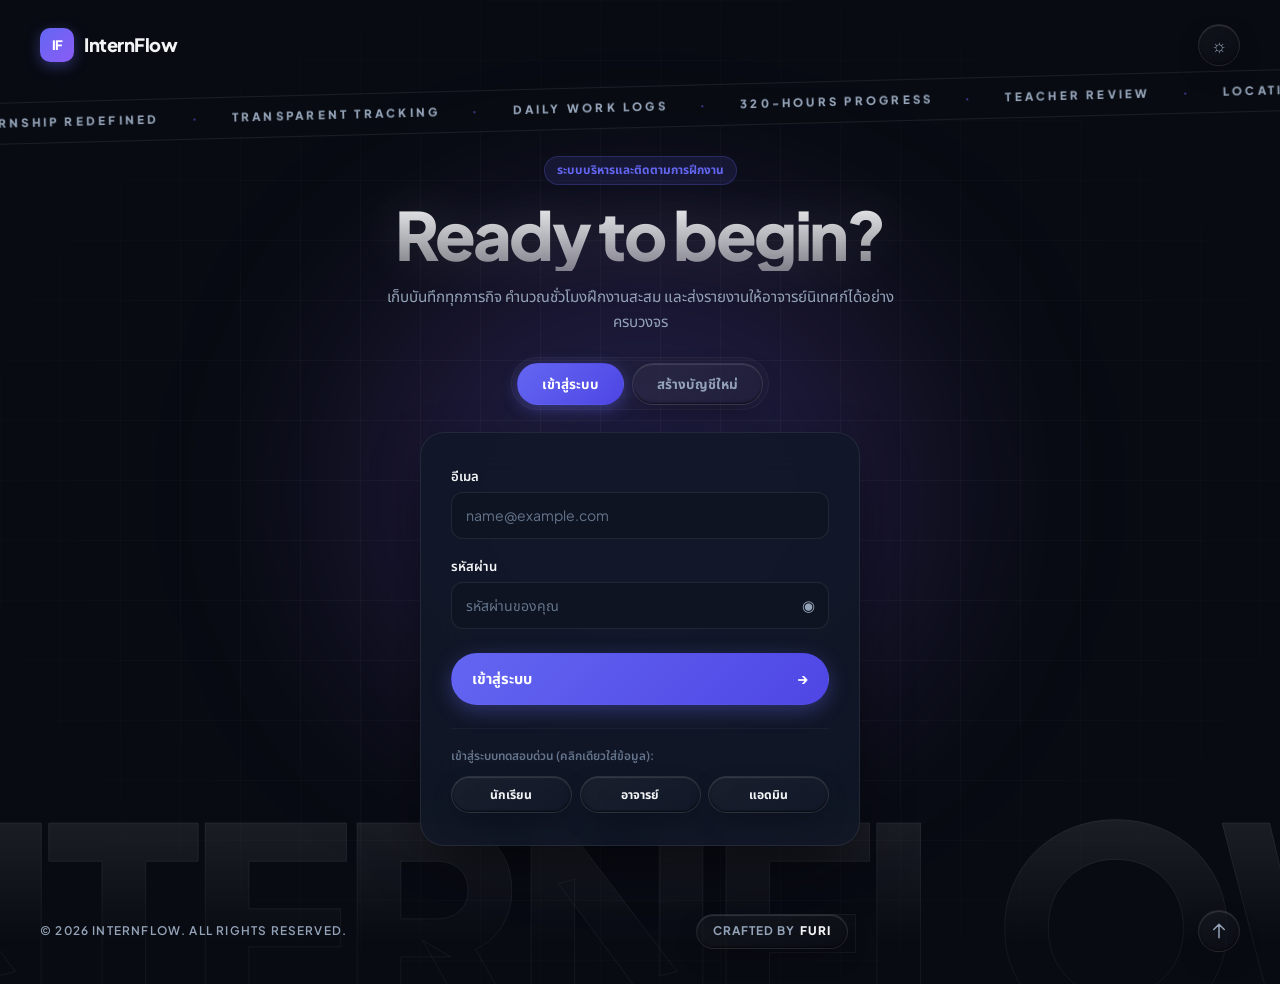
==== commit 39ac11d8: "อธิบายสั้นๆ ว่าแก้อะไร" ====
--- a/Code/index.html
+++ b/Code/index.html
@@ -3,91 +3,162 @@
 <head>
   <meta charset="UTF-8">
   <meta name="viewport" content="width=device-width, initial-scale=1.0">
-  <title>STD Internship — ระบบติดตามการฝึกงาน</title>
+  <title>InternFlow — Ready to begin?</title>
   <link rel="preconnect" href="https://fonts.googleapis.com">
   <link rel="preconnect" href="https://fonts.gstatic.com" crossorigin>
-  <link href="https://fonts.googleapis.com/css2?family=Noto+Sans+Thai:wght@400;500;600;700&family=Plus+Jakarta+Sans:wght@500;600;700;800&display=swap" rel="stylesheet">
+  <link href="https://fonts.googleapis.com/css2?family=Noto+Sans+Thai:wght@300;400;500;600;700;800&family=Plus+Jakarta+Sans:wght@300;400;500;600;700;800;900&display=swap" rel="stylesheet">
   <link rel="stylesheet" href="style.css">
+  <script src="https://cdnjs.cloudflare.com/ajax/libs/gsap/3.12.5/gsap.min.js" defer></script>
   <script src="app.js" defer></script>
 </head>
 <body>
-  <section id="auth-screen" class="auth-shell">
-    <button id="auth-theme-toggle" class="auth-theme-btn" type="button" title="สลับธีม" aria-label="สลับธีม">☼</button>
-    <div class="auth-orb orb-one"></div><div class="auth-orb orb-two"></div><div class="auth-grid"></div>
-    <div class="universe" aria-hidden="true">
-      <i class="star star-a"></i><i class="star star-b"></i><i class="star star-c"></i><i class="star star-d"></i><i class="star star-e"></i><i class="star star-f"></i><i class="star star-g"></i><i class="star star-h"></i><i class="star star-i"></i>
-      <div id="floating-planet" class="floating-planet" role="button" tabindex="0" aria-label="เร่งความเร็วดาวเคราะห์น้อย"><span class="f-planet-core"></span><span class="f-orbit"><b class="f-moon"></b></span><span class="solar-hint f-hint">✦ คลิกเพื่อเร่งความเร็ว</span></div>
-      <div id="solar-system" class="solar-system" role="button" tabindex="0" aria-label="เร่งการหมุนของระบบสุริยะ"><span class="sun"></span><span class="orbit orbit-one"><b class="planet planet-one"></b></span><span class="orbit orbit-two"><b class="planet planet-two"></b></span><span class="orbit orbit-three"><b class="planet planet-three"></b></span><span class="orbit orbit-four"><b class="planet planet-four"><i class="saturn-ring"></i></b></span><span class="solar-hint">✦ ชี้หรือคลิกเพื่อเร่งการโคจร</span></div><div class="sunny-sky" aria-hidden="true"><span class="sunny"><i></i><i></i><i></i><i></i><i></i><i></i><i></i><i></i></span><div id="rainbow" class="rainbow" role="button" tabindex="0" aria-label="คลิกเพื่อเล่นแอนิเมชันสายรุ้ง"><svg class="rainbow-svg" viewBox="0 0 600 600"><path class="rainbow-arc r-red" d="M 40,560 A 260,260 0 0,1 560,560"/><path class="rainbow-arc r-orange" d="M 66,560 A 234,234 0 0,1 534,560"/><path class="rainbow-arc r-yellow" d="M 92,560 A 208,208 0 0,1 508,560"/><path class="rainbow-arc r-green" d="M 118,560 A 182,182 0 0,1 482,560"/><path class="rainbow-arc r-blue" d="M 144,560 A 156,156 0 0,1 456,560"/><path class="rainbow-arc r-purple" d="M 170,560 A 130,130 0 0,1 430,560"/></svg><span class="rainbow-sparkle sp-1">✦</span><span class="rainbow-sparkle sp-2">✦</span><span class="rainbow-sparkle sp-3">✦</span><span class="solar-hint rainbow-hint">✦ คลิกเพื่อให้สายรุ้งเรียงสี</span></div><span class="cloud-giant cloud-giant-left"><b></b><b></b><b></b><b></b></span><span class="cloud cloud-two"><b></b><b></b><b></b></span><span class="cloud cloud-three"><b></b><b></b><b></b></span><span class="cloud cloud-four"><b></b><b></b><b></b></span><span class="cloud cloud-five"><b></b><b></b><b></b></span><span class="cloud cloud-six"><b></b><b></b><b></b></span><span class="cloud cloud-seven"><b></b><b></b><b></b></span><span class="cloud cloud-eight"><b></b><b></b><b></b></span></div><span class="comet comet-one"><b class="comet-head"></b><i class="comet-tail"></i></span><span class="comet comet-two"><b class="comet-head"></b><i class="comet-tail"></i></span><span class="comet comet-three"><b class="comet-head"></b><i class="comet-tail"></i></span><span class="comet comet-four"><b class="comet-head"></b><i class="comet-tail"></i></span><i class="shooting-star shooting-star-one"></i><i class="shooting-star shooting-star-two"></i><i class="shooting-star shooting-star-three"></i><i class="shooting-star shooting-star-four"></i><i class="shooting-star shooting-star-five"></i><i class="shooting-star shooting-star-six"></i>
-    </div>
-    <div id="std-drawer-backdrop" class="std-drawer-backdrop" aria-hidden="true"></div>
-    <button id="std-drawer-trigger" class="std-drawer-trigger" type="button" aria-label="เปิดลิ้นชักข้อมูล STD" title="เปิดลิ้นชักข้อมูล STD"><span class="drawer-trigger-mark">✦</span><span class="drawer-trigger-text">ข้อมูล STD</span><span class="drawer-trigger-arrow">→</span></button>
-    <div class="auth-layout">
-      <aside id="auth-showcase" class="auth-showcase">
-        <button id="std-drawer-close" class="std-drawer-close" type="button" aria-label="ปิดลิ้นชักข้อมูล STD">✕</button>
-        <a class="brand auth-brand" href="#"><span class="brand-mark">✦</span><span>STD Internship</span></a>
-        <div class="showcase-copy">
-          <span class="eyebrow"><i></i> INTERNSHIP OS / 2026</span>
-          <h1>สร้างเส้นทาง<br><em>การฝึกงาน</em>ของคุณ</h1>
-          <p>บันทึกทุกประสบการณ์ฝึกงาน ติดตามความก้าวหน้า และเปลี่ยนทุกผลงานให้มีความหมาย</p>
+  <!-- Landing & Auth Screen -->
+  <section id="auth-screen" class="cinematic-landing">
+    <div class="footer-aurora" aria-hidden="true"></div>
+    <div class="footer-bg-grid" aria-hidden="true"></div>
+    <div class="footer-giant-bg-text" aria-hidden="true">INTERNFLOW</div>
+
+    <header class="landing-nav">
+      <a class="brand landing-brand magnetic" href="#"><span class="brand-mark">IF</span><span>InternFlow</span></a>
+      <div class="landing-nav-actions">
+        <button id="auth-theme-toggle" class="footer-glass-pill icon-pill magnetic" type="button" title="สลับธีม" aria-label="สลับธีม">☼</button>
+      </div>
+    </header>
+
+    <div class="diagonal-marquee" aria-hidden="true">
+      <div class="marquee-track animate-footer-scroll-marquee">
+        <div class="marquee-content">
+          <span>INTERNSHIP REDEFINED</span> <span class="marquee-star">·</span>
+          <span>TRANSPARENT TRACKING</span> <span class="marquee-star">·</span>
+          <span>DAILY WORK LOGS</span> <span class="marquee-star">·</span>
+          <span>320-HOURS PROGRESS</span> <span class="marquee-star">·</span>
+          <span>TEACHER REVIEW</span> <span class="marquee-star">·</span>
+          <span>LOCATION & GOOGLE MAPS</span> <span class="marquee-star">·</span>
+          <span>VERIFIED REPORTS</span> <span class="marquee-star">·</span>
+          <span>ABSOLUTE ACCURACY</span> <span class="marquee-star">·</span>
         </div>
-        <div class="showcase-stats">
-          <div><strong>01</strong><span>พื้นที่บันทึก<br>การทำงานของคุณ</span></div>
-          <div><strong>24/7</strong><span>ติดตามสถานะ<br>ได้ทุกเวลา</span></div>
-          <div><strong>INF</strong><span>โอกาสในการ<br>เรียนรู้</span></div>
-        </div>
-        <p class="auth-footer">© 2026 STD Internship · Your growth, in motion.</p>
-      </aside>
-      <div class="auth-card-wrap">
-        <div class="auth-card">
-          <div class="auth-card-top"><span class="auth-card-dot"></span><span>SECURE ACCESS</span></div>
-          <div id="login-panel">
-            <span class="auth-kicker">WELCOME STD</span>
-            <h2 class="auth-heading">ยินดีต้อนรับ STD</h2>
-            <p class="auth-lead">เข้าสู่ระบบเพื่อไปต่อกับเส้นทางฝึกงานของคุณ</p>
-            <form id="login-form" class="form-grid">
-              <div><label for="login-email">อีเมล</label><div class="auth-input-wrap"><span class="field-icon">✉</span><input id="login-email" class="input" type="email" autocomplete="email" required placeholder="name@example.com"></div></div>
-              <div><label for="login-password">รหัสผ่าน</label><div class="password-wrap auth-input-wrap"><span class="field-icon">⌑</span><input id="login-password" class="input" type="password" autocomplete="current-password" required placeholder="รหัสผ่านของคุณ"><button type="button" class="password-toggle" data-password-toggle="login-password" aria-label="แสดงรหัสผ่าน">◉</button></div></div>
-              <button class="btn btn-primary btn-block auth-submit" type="submit"><span>เข้าสู่ระบบ</span><b>→</b></button>
-            </form>
-            <p class="auth-switch">ยังไม่มีบัญชีหรอ สมัครสิ <button class="text-button" type="button" data-auth-panel="register">สร้างบัญชีเลย <span>→</span></button></p>
-            <div class="demo-quick-auth">
-              <span class="demo-quick-label">⚡ เข้าสู่ระบบทดสอบด่วน (คลิกเดียวใส่ข้อมูล):</span>
-              <div class="demo-quick-btns">
-                <button type="button" class="demo-chip" data-demo="student">🎓 นักเรียน</button>
-                <button type="button" class="demo-chip" data-demo="teacher">👨‍🏫 อาจารย์</button>
-                <button type="button" class="demo-chip" data-demo="admin">👑 แอดมิน</button>
-              </div>
-            </div>
-          </div>
-          <div id="register-panel" class="hidden">
-            <span class="auth-kicker">GET STARTED</span>
-            <h2 class="auth-heading">เริ่มต้นเส้นทางใหม่</h2>
-            <p class="auth-lead">สร้างบัญชีเพื่อเก็บทุกก้าวสำคัญของการฝึกงาน</p>
-            <div class="notice">เวอร์ชันสาธิต: ข้อมูลเก็บเฉพาะในเบราว์เซอร์เครื่องนี้ บัญชีใหม่จะเป็นนักเรียนโดยอัตโนมัติ</div>
-            <form id="register-form" class="form-grid">
-              <div><label for="register-name">ชื่อที่แสดง <span class="required">*</span></label><input id="register-name" class="input" required maxlength="80" placeholder="ชื่อ - นามสกุล"></div>
-              <div><label for="register-department">แผนกวิชา / สาขา <span class="required">*</span></label><select id="register-department" class="input" required></select></div>
-              <div><label for="register-email">อีเมล <span class="required">*</span></label><input id="register-email" class="input" type="email" required autocomplete="email" placeholder="name@example.com"></div>
-              <div><label for="register-password">รหัสผ่าน <span class="required">*</span></label><div class="password-wrap"><input id="register-password" class="input" type="password" minlength="6" required autocomplete="new-password" placeholder="อย่างน้อย 6 ตัวอักษร"><button type="button" class="password-toggle" data-password-toggle="register-password" aria-label="แสดงรหัสผ่าน">◉</button></div></div>
-              <button class="btn btn-primary btn-block auth-submit" type="submit"><span>สร้างบัญชีและเข้าสู่ระบบ</span><b>→</b></button>
-            </form>
-            <p class="auth-switch">มีบัญชีอยู่แล้ว? <button class="text-button" type="button" data-auth-panel="login">เข้าสู่ระบบ <span>→</span></button></p>
-          </div>
+        <div class="marquee-content" aria-hidden="true">
+          <span>INTERNSHIP REDEFINED</span> <span class="marquee-star">·</span>
+          <span>TRANSPARENT TRACKING</span> <span class="marquee-star">·</span>
+          <span>DAILY WORK LOGS</span> <span class="marquee-star">·</span>
+          <span>320-HOURS PROGRESS</span> <span class="marquee-star">·</span>
+          <span>TEACHER REVIEW</span> <span class="marquee-star">·</span>
+          <span>LOCATION & GOOGLE MAPS</span> <span class="marquee-star">·</span>
+          <span>VERIFIED REPORTS</span> <span class="marquee-star">·</span>
+          <span>ABSOLUTE ACCURACY</span> <span class="marquee-star">·</span>
         </div>
       </div>
     </div>
+
+    <div class="landing-content">
+      <div class="hero-header">
+        <span class="hero-tag">ระบบบริหารและติดตามการฝึกงาน</span>
+        <h1 class="hero-title footer-text-glow">Ready to begin?</h1>
+        <p class="hero-subtitle">เก็บบันทึกทุกภารกิจ คำนวณชั่วโมงฝึกงานสะสม และส่งรายงานให้อาจารย์นิเทศก์ได้อย่างครบวงจร</p>
+      </div>
+
+      <div class="auth-tabs">
+        <button type="button" class="footer-glass-pill tab-pill active magnetic" data-auth-tab="login">เข้าสู่ระบบ</button>
+        <button type="button" class="footer-glass-pill tab-pill magnetic" data-auth-tab="register">สร้างบัญชีใหม่</button>
+      </div>
+
+      <div class="cinematic-card">
+        <div id="login-panel">
+          <form id="login-form" class="form-grid">
+            <div class="field-group">
+              <label for="login-email">อีเมล</label>
+              <input id="login-email" class="input" type="email" autocomplete="email" required placeholder="name@example.com">
+            </div>
+            <div class="field-group">
+              <label for="login-password">รหัสผ่าน</label>
+              <div class="password-wrap">
+                <input id="login-password" class="input" type="password" autocomplete="current-password" required placeholder="รหัสผ่านของคุณ">
+                <button type="button" class="password-toggle" data-password-toggle="login-password" aria-label="แสดงรหัสผ่าน">◉</button>
+              </div>
+            </div>
+            <button class="footer-glass-pill submit-pill btn-block magnetic" type="submit"><span>เข้าสู่ระบบ</span><b>→</b></button>
+          </form>
+
+          <div class="demo-quick-auth">
+            <span class="demo-quick-label">เข้าสู่ระบบทดสอบด่วน (คลิกเดียวใส่ข้อมูล):</span>
+            <div class="demo-quick-btns">
+              <button type="button" class="footer-glass-pill demo-chip magnetic" data-demo="student">นักเรียน</button>
+              <button type="button" class="footer-glass-pill demo-chip magnetic" data-demo="teacher">อาจารย์</button>
+              <button type="button" class="footer-glass-pill demo-chip magnetic" data-demo="admin">แอดมิน</button>
+            </div>
+          </div>
+        </div>
+
+        <div id="register-panel" class="hidden">
+          <div class="notice">เวอร์ชันสาธิต: ข้อมูลเก็บในเบราว์เซอร์เครื่องนี้ บัญชีใหม่จะได้รับสิทธิ์นักเรียนโดยอัตโนมัติ</div>
+          <form id="register-form" class="form-grid">
+            <div class="field-group">
+              <label for="register-name">ชื่อ - นามสกุล <span class="required">*</span></label>
+              <input id="register-name" class="input" required maxlength="80" placeholder="ชื่อ นามสกุลจริง">
+            </div>
+            <div class="field-group">
+              <label for="register-department">แผนกวิชา / สาขา <span class="required">*</span></label>
+              <select id="register-department" class="input" required></select>
+            </div>
+            <div class="field-group">
+              <label for="register-email">อีเมล <span class="required">*</span></label>
+              <input id="register-email" class="input" type="email" required autocomplete="email" placeholder="student@example.com">
+            </div>
+            <div class="field-group">
+              <label for="register-password">รหัสผ่าน <span class="required">*</span></label>
+              <div class="password-wrap">
+                <input id="register-password" class="input" type="password" minlength="6" required autocomplete="new-password" placeholder="อย่างน้อย 6 ตัวอักษร">
+                <button type="button" class="password-toggle" data-password-toggle="register-password" aria-label="แสดงรหัสผ่าน">◉</button>
+              </div>
+            </div>
+            <button class="footer-glass-pill submit-pill btn-block magnetic" type="submit"><span>สร้างบัญชีและเข้าสู่ระบบ</span><b>→</b></button>
+          </form>
+        </div>
+      </div>
+    </div>
+
+    <footer class="landing-bottom-bar">
+      <div class="copyright">© 2026 InternFlow. All rights reserved.</div>
+      <div class="footer-glass-pill crafted-badge magnetic"><span>Crafted by</span><strong class="crafted-author">Furi</strong></div>
+      <button id="landing-scroll-top" class="footer-glass-pill scroll-top-btn magnetic" type="button" aria-label="กลับสู่ด้านบน">
+        <svg width="18" height="18" fill="none" stroke="currentColor" viewBox="0 0 24 24"><path stroke-linecap="round" stroke-linejoin="round" stroke-width="2" d="M5 10l7-7m0 0l7 7m-7-7v18"></path></svg>
+      </button>
+    </footer>
   </section>
 
+  <!-- Main Application Dashboard -->
   <section id="app-screen" class="hidden">
-    <header class="app-header"><div class="header-inner">
-      <a class="brand" href="#"><span class="brand-mark">✦</span><span>STD Internship</span></a>
-      <div class="header-actions"><button id="theme-toggle" class="icon-btn" title="สลับธีม" aria-label="สลับธีม">☼</button><div class="user-menu"><span id="user-avatar" class="avatar"></span><span id="user-name" class="user-name"></span></div><button id="logout-button" class="btn btn-outline btn-small">ออกจากระบบ</button></div>
-    </div></header>
+    <header class="app-header">
+      <div class="header-inner">
+        <a class="brand" href="#"><span class="brand-mark">IF</span><span>InternFlow</span></a>
+        <div class="header-actions">
+          <button id="theme-toggle" class="icon-btn magnetic" title="สลับธีม" aria-label="สลับธีม">☼</button>
+          <div class="user-menu magnetic"><span id="user-avatar" class="avatar"></span><span id="user-name" class="user-name"></span></div>
+          <button id="logout-button" class="btn btn-outline btn-small magnetic">ออกจากระบบ</button>
+        </div>
+      </div>
+    </header>
+
     <div class="app-shell">
-      <div class="page-intro"><div><h1 id="page-title">ภาพรวมการฝึกงาน</h1><p id="page-subtitle">ติดตามความก้าวหน้าของคุณ</p></div><span id="current-role" class="role-pill"></span></div>
-      <div class="app-layout"><nav id="sidebar" class="sidebar"></nav><main id="content" class="content"></main></div>
+      <div class="page-intro">
+        <div><h1 id="page-title">ภาพรวมการฝึกงาน</h1><p id="page-subtitle">ติดตามความก้าวหน้าของคุณ</p></div>
+        <span id="current-role" class="role-pill"></span>
+      </div>
+
+      <div class="app-layout">
+        <nav id="sidebar" class="sidebar"></nav>
+        <main id="content" class="content"></main>
+      </div>
+
+      <footer class="dashboard-footer">
+        <div class="dashboard-footer-inner">
+          <span>© 2026 InternFlow · ระบบบันทึกและติดตามการฝึกงาน</span>
+          <div class="footer-glass-pill crafted-badge magnetic"><span>Crafted by</span><strong class="crafted-author">Furi</strong></div>
+        </div>
+      </footer>
     </div>
   </section>
+
   <div id="modal-root"></div>
   <div id="toast" class="toast" role="status"></div>
 </body>
--- a/Code/style.css
+++ b/Code/style.css
@@ -1,339 +1,276 @@
-:root { --bg:#080d18; --bg-glow:#102540; --surface:rgba(16,24,39,.84); --surface-strong:#111c2f; --field:#0b1423; --border:#263750; --border-soft:#1b2a40; --text:#edf5ff; --muted:#91a3ba; --subtle:#667b96; --primary:#38bdf8; --primary-strong:#1d8ed1; --primary-soft:rgba(56,189,248,.12); --success:#34d399; --warning:#fbbf24; --danger:#fb7185; --shadow:0 20px 60px rgba(0,0,0,.28); }
-body.light { --bg:#f3f7fc; --bg-glow:#dceefd; --surface:rgba(255,255,255,.88); --surface-strong:#fff; --field:#f8fafc; --border:#dbe5f1; --border-soft:#ebf0f6; --text:#102039; --muted:#526680; --subtle:#7e8da3; --primary:#087db9; --primary-strong:#056da6; --primary-soft:rgba(8,125,185,.1); --shadow:0 18px 55px rgba(34,63,100,.12); }
-body.light .auth-shell { background:radial-gradient(ellipse at 92% 94%,rgba(255,194,222,.3),transparent 33%),radial-gradient(ellipse at 75% 82%,rgba(190,220,255,.34),transparent 38%),linear-gradient(135deg,#fafdff 0%,#edf8ff 51%,#fffaf2 100%); }
-body.light .auth-grid { opacity:.28; background-image:linear-gradient(rgba(35,115,174,.08) 1px,transparent 1px),linear-gradient(90deg,rgba(35,115,174,.08) 1px,transparent 1px); }
-body.light .star { background:#1874af; box-shadow:0 0 7px 1px rgba(46,154,218,.55); }
-body.light .solar-system, body.light .floating-planet, body.light .comet { display:none !important; }
-body.light .sunny-sky { display:block; }
-body.light .sunny { opacity:.92; }
-body.light .solar-hint { color:#126594; border-color:rgba(28,123,180,.25); background:rgba(247,252,255,.8); }
-body.light .shooting-star { display:none !important; } body.light .shooting-star::after { box-shadow:0 0 9px 2px #47aee4; }
-body.light .auth-orb.orb-one { background:radial-gradient(circle,rgba(255,197,91,.24),rgba(255,221,138,.1) 43%,transparent 70%); }
-body.light .auth-orb.orb-two { background:radial-gradient(circle,rgba(170,141,255,.16),rgba(255,185,210,.08) 47%,transparent 70%); }
-body.light .auth-layout { border-color:rgba(74,141,194,.25); background:rgba(255,255,255,.57); box-shadow:0 32px 100px rgba(34,91,145,.2),inset 0 1px rgba(255,255,255,.92); }
-body.light .auth-showcase { background:linear-gradient(135deg,rgba(220,242,255,.9),rgba(238,247,255,.64) 66%,rgba(241,237,255,.83)); border-color:rgba(74,141,194,.2); }
-body.light .showcase-copy h1 { color:#102c4b; }.light .showcase-copy h1 em { color:#097aba; text-shadow:0 0 28px rgba(35,168,224,.2); }.light .showcase-copy p { color:#426481; }.light .showcase-stats { border-color:rgba(45,113,165,.2); }.light .showcase-stats strong { color:#143c5f; }.light .showcase-stats span,.light .auth-footer { color:#66839e; }.light .auth-card-top { color:#65819d; }.light .auth-lead { color:#5f7893; }.light .auth-card label { color:#34516d; }.light .auth-card .input { color:#18344f; border-color:rgba(69,129,176,.3); background:rgba(255,255,255,.7); }.light .field-icon { color:#4884ad; }.light .auth-switch { color:#66809c; }.light .demo-quick-auth { border-color:rgba(54,122,170,.22); }.light .demo-quick-label { color:#184a73; font-weight:700; }.light .demo-chip { border-color:rgba(40,125,185,.28); background:rgba(255,255,255,.86); color:#0c4568; box-shadow:0 2px 8px rgba(25,85,145,.08); }.light .demo-chip:hover { border-color:#0284c7; background:#e0f2fe; color:#0369a1; box-shadow:0 4px 14px rgba(2,132,199,.22); }
-* { box-sizing:border-box; }
-html { scroll-behavior:smooth; }
-body { margin:0; min-height:100vh; color:var(--text); font:15px/1.6 'Noto Sans Thai',sans-serif; background:radial-gradient(ellipse at 8% 0%,var(--bg-glow),transparent 34%),radial-gradient(ellipse at 95% 22%,rgba(124,58,237,.13),transparent 30%),var(--bg); transition:background .25s,color .25s; }
-button,input,select,textarea { font:inherit; }
-button { cursor:pointer; }
-.hidden { display:none !important; }
-.auth-theme-btn { position:absolute; z-index:10; top:22px; right:22px; width:42px; height:42px; padding:0; border:1px solid rgba(133,186,232,.28); border-radius:12px; background:rgba(6,15,32,.5); backdrop-filter:blur(8px); color:#b5e2ff; font-size:1.15rem; display:grid; place-items:center; cursor:pointer; transition:transform .18s,background .18s,border-color .18s,box-shadow .18s; }
-.auth-theme-btn:hover { transform:translateY(-2px) scale(1.06); border-color:rgba(100,210,255,.5); box-shadow:0 6px 22px rgba(56,189,248,.2); background:rgba(16,32,60,.6); }
-.auth-theme-btn:active { transform:scale(.95); }
-body.light .auth-theme-btn { border-color:rgba(60,140,195,.3); background:rgba(255,255,255,.6); color:#2a7bb5; box-shadow:0 4px 16px rgba(40,110,170,.12); }
-body.light .auth-theme-btn:hover { background:rgba(255,255,255,.82); border-color:rgba(40,130,190,.45); box-shadow:0 8px 25px rgba(40,110,170,.2); }
-.auth-shell { position:relative; min-height:100vh; isolation:isolate; overflow:hidden; display:grid; place-items:center; padding:34px; background:#050911; }
-.auth-grid { position:absolute; z-index:-1; inset:0; opacity:.35; background-image:linear-gradient(rgba(120,160,210,.06) 1px,transparent 1px),linear-gradient(90deg,rgba(120,160,210,.06) 1px,transparent 1px); background-size:52px 52px; mask-image:radial-gradient(ellipse at 38% 50%,#000 0%,transparent 74%); }
-.universe { position:absolute; z-index:0; inset:0; overflow:hidden; pointer-events:none; }
-.sunny-sky { display:none; position:absolute; inset:0; overflow:hidden; }
-.sunny { position:absolute; top:8%; right:8%; width:108px; height:108px; border-radius:50%; background:radial-gradient(circle at 33% 29%,#fffef3 0 11%,#fff6a8 27%,#ffd35a 57%,#ff9e38 78%,#f47b27); box-shadow:0 0 0 8px rgba(255,221,108,.14),0 0 32px 12px rgba(255,198,66,.46),0 0 110px 38px rgba(255,184,61,.22); animation:day-sun-float 5s ease-in-out infinite alternate; }
-.sunny::before { content:''; position:absolute; inset:13px; border:2px solid rgba(255,255,255,.48); border-radius:50%; box-shadow:inset 7px 8px 14px rgba(255,255,255,.22),inset -9px -10px 18px rgba(232,116,27,.18); animation:sun-core-shine 3.2s ease-in-out infinite alternate; }
-.sunny::after { content:''; position:absolute; top:20px; left:25px; width:22px; height:12px; border-radius:50%; background:rgba(255,255,255,.64); filter:blur(2px); transform:rotate(-28deg); animation:sun-highlight-twinkle 2.6s ease-in-out infinite alternate; }
-.sunny i { position:absolute; top:50%; left:50%; width:9px; height:31px; border-radius:9px; background:linear-gradient(#ffd866,#ffb432); transform:translate(-50%,-50%) rotate(var(--ray)) translateY(-76px); box-shadow:0 0 10px rgba(255,184,49,.45); animation:sun-ray-glow 2.5s ease-in-out infinite alternate; }.sunny i:nth-child(1){--ray:0deg;animation-delay:-.2s}.sunny i:nth-child(2){--ray:45deg;animation-delay:-1.1s}.sunny i:nth-child(3){--ray:90deg;animation-delay:-.7s}.sunny i:nth-child(4){--ray:135deg;animation-delay:-1.7s}.sunny i:nth-child(5){--ray:180deg;animation-delay:-.4s}.sunny i:nth-child(6){--ray:225deg;animation-delay:-1.4s}.sunny i:nth-child(7){--ray:270deg;animation-delay:-.9s}.sunny i:nth-child(8){--ray:315deg;animation-delay:-1.9s}
-@keyframes day-sun-float { to { transform:translateY(-12px) rotate(8deg) scale(1.07); } }
-@keyframes sun-core-shine { to { inset:10px; border-color:rgba(255,255,255,.76); box-shadow:inset 9px 10px 17px rgba(255,255,255,.34),inset -10px -11px 21px rgba(232,116,27,.26),0 0 16px rgba(255,238,122,.34); } }
-@keyframes sun-highlight-twinkle { to { opacity:.35; transform:translate(7px,5px) rotate(-28deg) scale(.75); } }
-@keyframes sun-ray-glow { to { opacity:.62; box-shadow:0 0 17px 4px rgba(255,184,49,.62); } }
-.rainbow { --rainbow-size:clamp(660px,56vw,860px); position:absolute; right:clamp(-170px,-8vw,-100px); bottom:clamp(-235px,-16vw,-145px); width:var(--rainbow-size); height:var(--rainbow-size); opacity:.82; transform:rotate(-13deg); cursor:pointer; pointer-events:auto; outline:none; filter:drop-shadow(0 -10px 22px rgba(91,153,221,.18)); animation:rainbow-drift 12s ease-in-out infinite alternate; transition:opacity .25s,filter .25s,transform .3s ease; }
-.rainbow::before { content:''; position:absolute; z-index:-1; inset:-120px -80px -40px; border-radius:50%; background:radial-gradient(ellipse at 50% 100%,rgba(255,255,255,.82) 0 30%,rgba(255,255,255,0) 68%); filter:blur(14px); pointer-events:none; }
-.rainbow:hover,.rainbow:focus-visible { opacity:1; filter:drop-shadow(0 -14px 30px rgba(91,170,240,.35)) brightness(1.08); }
-.rainbow-svg { width:100%; height:100%; overflow:visible; display:block; }
-.rainbow-arc { fill:none; stroke-width:26px; stroke-linecap:round; stroke-dasharray:950; stroke-dashoffset:0; transition:stroke-width .3s ease; }
-.r-red { stroke:rgba(255,108,145,.84); }
-.r-orange { stroke:rgba(255,170,98,.84); }
-.r-yellow { stroke:rgba(255,224,102,.86); }
-.r-green { stroke:rgba(106,216,156,.82); }
-.r-blue { stroke:rgba(92,186,255,.8); }
-.r-purple { stroke:rgba(170,140,255,.76); }
-.rainbow.cascade { animation:rainbow-bounce 2.5s cubic-bezier(.25,1,.3,1); }
-@keyframes rainbow-bounce { 0%{transform:rotate(-13deg) scale(1);} 16%{transform:rotate(-8deg) scale(1.09) translateY(-20px);} 36%{transform:rotate(-16deg) scale(1.05) translateY(-8px);} 58%{transform:rotate(-11deg) scale(1.02);} 100%{transform:rotate(-13deg) scale(1);} }
-.rainbow.cascade .rainbow-arc { animation:arc-draw 1.6s cubic-bezier(.32,.1,.18,1) forwards; }
-.rainbow.cascade .r-red { animation-delay:0s; }
-.rainbow.cascade .r-orange { animation-delay:.11s; }
-.rainbow.cascade .r-yellow { animation-delay:.22s; }
-.rainbow.cascade .r-green { animation-delay:.33s; }
-.rainbow.cascade .r-blue { animation-delay:.44s; }
-.rainbow.cascade .r-purple { animation-delay:.55s; }
-@keyframes arc-draw { 0%{stroke-dashoffset:950;opacity:.2;stroke-width:14px;} 45%{opacity:1;stroke-width:34px;} 75%{stroke-dashoffset:0;stroke-width:28px;} 100%{stroke-dashoffset:0;opacity:1;stroke-width:26px;} }
-.rainbow-sparkle { position:absolute; color:#ffd752; font-size:1.35rem; opacity:0; pointer-events:none; text-shadow:0 0 10px rgba(255,215,82,.85); }
-.sp-1 { top:34%; left:32%; }.sp-2 { top:22%; left:54%; }.sp-3 { top:30%; left:76%; }
-.rainbow.cascade .rainbow-sparkle { animation:sparkle-pop 1.7s ease-out forwards; }
-.rainbow.cascade .sp-1 { animation-delay:.35s; }.rainbow.cascade .sp-2 { animation-delay:.55s; }.rainbow.cascade .sp-3 { animation-delay:.75s; }
-@keyframes sparkle-pop { 0%{opacity:0;transform:scale(.2) rotate(0deg);} 35%{opacity:1;transform:scale(1.3) rotate(45deg);} 100%{opacity:0;transform:scale(.5) translateY(-30px) rotate(90deg);} }
-.rainbow-hint { top:34%; left:36%; }
-.rainbow:hover .rainbow-hint,.rainbow:focus-visible .rainbow-hint { opacity:1; transform:translateY(0); }
-@keyframes rainbow-drift { to { transform:translate(-18px,-14px) rotate(-8deg) scale(1.025); } }
-.cloud { position:absolute; width:120px; height:35px; border-radius:50px; background:linear-gradient(180deg,rgba(255,255,255,.96),rgba(220,238,252,.82)); box-shadow:0 12px 25px rgba(58,127,180,.12); animation:cloud-drift 17s linear infinite alternate; }.cloud b { position:absolute; bottom:8px; border-radius:50%; background:inherit; animation:cloud-puff 3.8s ease-in-out infinite alternate; }.cloud b:nth-child(1){left:17px;width:45px;height:45px;animation-delay:-.5s}.cloud b:nth-child(2){left:46px;bottom:13px;width:56px;height:56px;animation-delay:-1.7s}.cloud b:nth-child(3){right:9px;width:38px;height:38px;animation-delay:-2.4s}.cloud-giant { position:absolute; z-index:1; width:310px; height:92px; border-radius:100px; background:linear-gradient(180deg,rgba(255,255,255,.98),rgba(218,238,252,.9)); box-shadow:0 18px 34px rgba(58,127,180,.16),inset 0 2px rgba(255,255,255,.78); animation:cloud-drift 25s linear infinite alternate,cloud-bounce 5.5s ease-in-out infinite; }.cloud-giant b { position:absolute; bottom:18px; border-radius:50%; background:inherit; animation:cloud-puff 4.6s ease-in-out infinite alternate; }.cloud-giant b:nth-child(1){left:37px;width:110px;height:110px;animation-delay:-.8s}.cloud-giant b:nth-child(2){left:112px;bottom:30px;width:140px;height:140px;animation-delay:-2.1s}.cloud-giant b:nth-child(3){right:34px;width:102px;height:102px;animation-delay:-1.4s}.cloud-giant b:nth-child(4){right:89px;bottom:46px;width:92px;height:92px;animation-delay:-3s}.cloud-giant-left { top:31%; left:-118px; animation-duration:28s,6s; animation-delay:-11s,-2s; }.cloud-two { top:68%; left:8%; transform:scale(1.15); animation-duration:19s,4.8s; animation-delay:-7s,-1.2s; }.cloud-three { top:46%; right:3%; transform:scale(.65); animation-duration:24s,5.2s; animation-delay:-13s,-3.1s; }.cloud-four { top:11%; left:36%; transform:scale(.58); animation-duration:21s,4.5s; animation-delay:-5s,-.8s; }.cloud-five { top:15%; left:14%; transform:scale(.85); animation-duration:26s,5s; animation-delay:-16s,-2.6s; }.cloud-six { top:82%; right:22%; transform:scale(.95); animation-duration:20s,4.6s; animation-delay:-9s,-1.7s; }.cloud-seven { top:26%; right:14%; transform:scale(.6); opacity:.82; animation-duration:28s,5.4s; animation-delay:-3s,-3.4s; }.cloud-eight { top:88%; left:34%; transform:scale(.72); opacity:.74; animation-duration:22s,4.9s; animation-delay:-12s,-.4s; }
-@keyframes cloud-drift { to { margin-left:65px; } }
-@keyframes cloud-bounce { 0%,100% { margin-top:0; } 50% { margin-top:-10px; } }
-@keyframes cloud-puff { to { transform:translateY(-5px) scale(1.045); filter:brightness(1.04); } }
-.star { position:absolute; width:2px; height:2px; border-radius:50%; background:#d9f4ff; box-shadow:0 0 7px 1px rgba(152,226,255,.8); opacity:.74; animation:twinkle 3.6s ease-in-out infinite alternate; }
-.star-a { top:10%; left:8%; animation-delay:-.4s; }.star-b { top:20%; left:65%; width:3px; height:3px; animation-delay:-1.9s; }.star-c { top:71%; left:9%; animation-delay:-3s; }.star-d { top:82%; left:84%; width:3px; height:3px; animation-delay:-.9s; }.star-e { top:15%; left:91%; animation-delay:-2.4s; }.star-f { top:48%; left:3%; width:3px; height:3px; animation-delay:-1.3s; }.star-g { top:94%; left:44%; animation-delay:-2.8s; }.star-h { top:37%; left:97%; animation-delay:-.7s; }.star-i { top:6%; left:43%; animation-delay:-3.3s; }
-@keyframes twinkle { from { transform:scale(.55); opacity:.25; } to { transform:scale(1.45); opacity:1; } }
-.solar-system { position:absolute; z-index:1; top:50%; right:-165px; width:480px; height:480px; transform:translateY(-50%); opacity:.7; cursor:pointer; pointer-events:auto; outline:none; animation:system-drift 9s ease-in-out infinite alternate; transition:opacity .2s,filter .2s; }
-.solar-system::before { content:''; position:absolute; inset:15%; border-radius:50%; background:radial-gradient(circle,rgba(72,203,255,.14),transparent 63%); filter:blur(10px); animation:system-glow 4s ease-in-out infinite alternate; }
-.solar-system:hover,.solar-system:focus-visible,.solar-system.boost { opacity:1; filter:brightness(1.22) saturate(1.22); }
-.solar-system:hover .orbit-one,.solar-system.boost .orbit-one { animation-duration:2.8s; }.solar-system:hover .orbit-two,.solar-system.boost .orbit-two { animation-duration:5s; }.solar-system:hover .orbit-three,.solar-system.boost .orbit-three { animation-duration:7.4s; }.solar-system:hover .orbit-four,.solar-system.boost .orbit-four { animation-duration:9s; }
-.solar-system.boost { animation:system-boost .6s cubic-bezier(.2,.9,.25,1.4); }.solar-system.boost .sun { animation:sun-boost .6s ease-out; }
-.solar-hint { position:absolute; top:108%; left:38%; width:max-content; padding:5px 9px; border:1px solid rgba(116,222,255,.28); border-radius:100px; color:#bfefff; background:rgba(4,19,43,.64); box-shadow:0 6px 20px rgba(0,0,0,.2); font:700 .65rem 'Plus Jakarta Sans','Noto Sans Thai',sans-serif; letter-spacing:.15px; opacity:0; transform:translateY(-3px); transition:.2s; white-space:nowrap; }.solar-system:hover .solar-hint,.solar-system:focus-visible .solar-hint { opacity:1; transform:translateY(0); }
-@keyframes system-drift { to { transform:translateY(calc(-50% - 13px)) rotate(2deg); } }
-@keyframes system-glow { to { transform:scale(1.13); opacity:.4; } }
-@keyframes system-boost { 50% { transform:translateY(-50%) scale(1.1) rotate(-3deg); } }
-.sun { position:absolute; top:50%; left:50%; width:52px; height:52px; border-radius:50%; transform:translate(-50%,-50%); background:radial-gradient(circle at 35% 30%,#fff5a9,#ffbd45 36%,#ff702a 70%); box-shadow:0 0 22px #ffb52a,0 0 90px rgba(255,137,36,.5); animation:sun-pulse 3.5s ease-in-out infinite alternate; }
-@keyframes sun-pulse { to { transform:translate(-50%,-50%) scale(1.1); filter:brightness(1.12); } }
-@keyframes sun-boost { 50% { transform:translate(-50%,-50%) scale(1.34); filter:brightness(1.35); } }
-.orbit { position:absolute; top:50%; left:50%; border:1px solid rgba(134,211,255,.2); border-radius:50%; transform:translate(-50%,-50%); animation:orbit-spin linear infinite; transition:animation-duration .35s ease; }
-.orbit-one { width:130px; height:130px; animation-duration:10s; }.orbit-two { width:250px; height:250px; animation-duration:19s; }.orbit-three { width:390px; height:390px; animation-duration:28s; }.orbit-four { width:490px; height:490px; animation-duration:38s; }
-.planet { position:absolute; display:block; top:50%; border-radius:50%; transform:translate(-50%,-50%); box-shadow:0 0 11px currentColor; }
-.planet-one { left:0; width:10px; height:10px; color:#86edff; background:#86edff; }.planet-two { left:0; width:15px; height:15px; color:#bda1ff; background:#bda1ff; }.planet-three { left:0; width:12px; height:12px; color:#70efbd; background:#70efbd; }.planet-four { left:0; width:14px; height:14px; color:#fbbf24; background:radial-gradient(circle at 35% 35%,#fff0a3,#f59e0b 60%,#b45309); box-shadow:0 0 14px rgba(251,191,36,.8); }
-.saturn-ring { position:absolute; top:50%; left:50%; width:27px; height:8px; border:2px solid rgba(252,211,77,.75); border-radius:50%; transform:translate(-50%,-50%) rotate(-28deg); box-shadow:0 0 8px rgba(251,191,36,.45); pointer-events:none; }
-@keyframes orbit-spin { to { transform:translate(-50%,-50%) rotate(360deg); } }
-.floating-planet { position:absolute; z-index:1; top:15%; left:5%; width:48px; height:48px; opacity:.78; cursor:pointer; pointer-events:auto; outline:none; animation:float-drift 7s ease-in-out infinite alternate; transition:opacity .2s,filter .2s; }
-.floating-planet:hover,.floating-planet:focus-visible,.floating-planet.pulse { opacity:1; filter:brightness(1.25) saturate(1.25); }
-.f-planet-core { position:absolute; top:50%; left:50%; width:24px; height:24px; border-radius:50%; transform:translate(-50%,-50%); background:radial-gradient(circle at 35% 30%,#bbf7d0,#34d399 50%,#059669); box-shadow:0 0 16px rgba(52,211,153,.7),0 0 40px rgba(16,185,129,.35); animation:core-pulse 3s ease-in-out infinite alternate; }
-.f-orbit { position:absolute; top:50%; left:50%; width:48px; height:48px; border:1px solid rgba(110,231,183,.25); border-radius:50%; transform:translate(-50%,-50%); animation:orbit-spin 6s linear infinite; transition:animation-duration .3s ease; }
-.f-moon { position:absolute; top:50%; left:0; width:7px; height:7px; border-radius:50%; transform:translate(-50%,-50%); background:#a7f3d0; box-shadow:0 0 8px #34d399; }
-.floating-planet.pulse { animation:planet-pulse .6s cubic-bezier(.2,.9,.25,1.4); }
-.floating-planet.pulse .f-orbit { animation-duration:1.2s; }
-.floating-planet.pulse .f-planet-core { transform:translate(-50%,-50%) scale(1.3); filter:brightness(1.4); }
-@keyframes float-drift { to { transform:translateY(-10px) rotate(-3deg); } }
-@keyframes core-pulse { to { transform:translate(-50%,-50%) scale(1.08); filter:brightness(1.15); } }
-@keyframes planet-pulse { 50% { transform:scale(1.22) translateY(-6px); } }
-.f-hint { top:108%; left:-22%; }
-.floating-planet:hover .f-hint,.floating-planet:focus-visible .f-hint { opacity:1; transform:translateY(0); }
-.shooting-star { position:absolute; z-index:0; width:180px; height:2.5px; opacity:0; transform:rotate(38deg); transform-origin:right center; background:linear-gradient(90deg,transparent,rgba(189,239,255,.94)); box-shadow:0 0 14px rgba(109,209,255,.8); animation:shooting-star 10s ease-in infinite; }
-.shooting-star::after { content:''; position:absolute; top:50%; right:-3px; width:7px; height:7px; border-radius:50%; transform:translateY(-50%); background:#e5faff; box-shadow:0 0 14px 3px #72d8ff,0 0 26px rgba(56,189,248,.8); }
-.shooting-star-one { top:12%; left:16%; animation-delay:-2s; }.shooting-star-two { top:62%; left:50%; animation-duration:13s; animation-delay:-8s; }.shooting-star-three { top:25%; left:68%; animation-duration:9s; animation-delay:-4.5s; }.shooting-star-four { top:82%; left:20%; animation-duration:11s; animation-delay:-6.5s; width:220px; background:linear-gradient(90deg,transparent,rgba(253,230,138,.94)); box-shadow:0 0 16px rgba(251,191,36,.85); }
-.shooting-star-four::after { background:#fffbeb; box-shadow:0 0 14px 3px #fbbf24,0 0 28px rgba(245,158,11,.8); }
-.shooting-star-five { top:36%; left:10%; animation-duration:10s; animation-delay:-1s; width:190px; }.shooting-star-six { top:48%; left:76%; animation-duration:12.5s; animation-delay:-9.5s; width:170px; background:linear-gradient(90deg,transparent,rgba(196,181,253,.94)); box-shadow:0 0 14px rgba(167,139,250,.8); }
-.shooting-star-six::after { background:#f5f3ff; box-shadow:0 0 14px 3px #a78bfa,0 0 26px rgba(139,92,246,.8); }
-@keyframes shooting-star { 0%,72% { opacity:0; transform:translate(0,0) rotate(38deg); } 75% { opacity:1; } 92% { opacity:0; transform:translate(360px,280px) rotate(38deg); } 100% { opacity:0; transform:translate(360px,280px) rotate(38deg); } }
-.comet { position:absolute; z-index:0; opacity:0; pointer-events:none; transform:rotate(36deg); transform-origin:right center; animation:comet-pass 12s ease-in infinite; }
-.comet-head { position:absolute; right:-4px; top:50%; transform:translateY(-50%); width:10px; height:10px; border-radius:50%; background:#fff; box-shadow:0 0 16px 4px #7ee7fc,0 0 38px 10px rgba(56,189,248,.7); }
-.comet-tail { position:absolute; right:4px; top:50%; transform:translateY(-50%); width:260px; height:8px; border-radius:100px 0 0 100px; background:linear-gradient(90deg,transparent 0%,rgba(56,189,248,.1) 35%,rgba(103,232,249,.7) 85%,#fff 100%); filter:blur(1px); box-shadow:0 0 18px rgba(56,189,248,.45); }
-.comet-one { top:7%; left:24%; animation-duration:11s; animation-delay:-3s; }.comet-two { top:32%; left:45%; animation-duration:14s; animation-delay:-8s; }
-.comet-two .comet-head { box-shadow:0 0 16px 4px #fde047,0 0 38px 10px rgba(245,158,11,.7); }
-.comet-two .comet-tail { width:290px; height:9px; background:linear-gradient(90deg,transparent 0%,rgba(245,158,11,.1) 35%,rgba(253,224,71,.7) 85%,#fff 100%); box-shadow:0 0 20px rgba(245,158,11,.45); }
-.comet-three { top:56%; left:12%; animation-duration:13s; animation-delay:-5.5s; }
-.comet-three .comet-head { box-shadow:0 0 16px 4px #a7f3d0,0 0 38px 10px rgba(16,185,129,.7); }
-.comet-three .comet-tail { width:240px; background:linear-gradient(90deg,transparent 0%,rgba(16,185,129,.1) 35%,rgba(110,231,183,.7) 85%,#fff 100%); box-shadow:0 0 18px rgba(16,185,129,.45); }
-.comet-four { top:70%; left:40%; animation-duration:16s; animation-delay:-11s; }
-.comet-four .comet-head { box-shadow:0 0 16px 4px #e879f9,0 0 38px 10px rgba(192,38,211,.7); }
-.comet-four .comet-tail { width:270px; background:linear-gradient(90deg,transparent 0%,rgba(192,38,211,.1) 35%,rgba(232,121,249,.7) 85%,#fff 100%); box-shadow:0 0 18px rgba(192,38,211,.45); }
-@keyframes comet-pass { 0%,72% { opacity:0; transform:translate(0,0) rotate(36deg); } 75% { opacity:1; } 92% { opacity:0; transform:translate(400px,295px) rotate(36deg); } 100% { opacity:0; transform:translate(400px,295px) rotate(36deg); } }
-.auth-orb { position:absolute; z-index:-1; border-radius:50%; filter:blur(1px); pointer-events:none; }
-.orb-one { width:720px; height:720px; top:-380px; left:-240px; background:radial-gradient(circle,rgba(0,186,255,.19),rgba(21,78,160,.07) 43%,transparent 70%); animation:orb-float 12s ease-in-out infinite alternate; }
-.orb-two { width:640px; height:640px; right:-300px; bottom:-330px; background:radial-gradient(circle,rgba(72,67,230,.2),rgba(8,75,160,.06) 47%,transparent 70%); animation:orb-float 15s ease-in-out infinite alternate-reverse; }
-@keyframes orb-float { to { transform:translate(50px,35px) scale(1.08); } }
-.auth-layout { position:relative; width:min(1160px,100%); min-height:680px; display:grid; grid-template-columns:1.1fr .9fr; overflow:hidden; border:1px solid rgba(133,181,227,.16); border-radius:28px; background:rgba(6,13,25,.58); box-shadow:0 36px 120px rgba(0,0,0,.52),inset 0 1px rgba(255,255,255,.04); backdrop-filter:blur(20px); }
-.auth-showcase { display:flex; min-height:680px; padding:48px 52px 34px; flex-direction:column; background:linear-gradient(135deg,rgba(8,32,61,.84),rgba(8,17,40,.53) 66%,rgba(18,16,64,.72)); border-right:1px solid rgba(140,187,232,.13); }
-.std-drawer-backdrop { position:fixed; inset:0; z-index:80; background:rgba(2,6,23,.68); opacity:0; pointer-events:none; transition:opacity .2s ease; }
-.std-drawer-backdrop.show { opacity:1; pointer-events:auto; }
-body.light .std-drawer-backdrop { background:rgba(16,32,57,.38); }
-.std-drawer-trigger { position:fixed; z-index:50; left:0; top:50%; transform:translateY(-50%); display:flex; align-items:center; gap:8px; padding:10px 14px 10px 10px; border:1px solid rgba(56,189,248,.45); border-left:0; border-radius:0 14px 14px 0; background:rgba(6,18,38,.85); color:#70dfff; backdrop-filter:blur(12px); box-shadow:4px 6px 22px rgba(0,0,0,.4); font:700 .82rem 'Plus Jakarta Sans','Noto Sans Thai',sans-serif; cursor:pointer; outline:none; transition:transform .18s ease,background .18s ease,border-color .18s ease,box-shadow .18s ease; }
-.std-drawer-trigger:hover,.std-drawer-trigger:focus-visible { transform:translateY(-50%) translateX(4px); background:rgba(12,32,64,.95); border-color:#38bdf8; color:#fff; box-shadow:6px 8px 25px rgba(56,189,248,.32); }
-.drawer-trigger-mark { display:grid; place-items:center; width:22px; height:22px; border-radius:6px; background:linear-gradient(135deg,#7af2ff,#38bdf8); color:#042032; font-size:11px; font-weight:800; }
-.drawer-trigger-arrow { font-size:.95rem; transition:transform .18s ease; }
-.std-drawer-trigger:hover .drawer-trigger-arrow { transform:translateX(3px); }
-body.light .std-drawer-trigger { background:rgba(255,255,255,.9); color:#0369a1; border-color:rgba(8,125,185,.38); box-shadow:4px 6px 20px rgba(20,60,110,.14); }
-body.light .std-drawer-trigger:hover { background:#fff; color:#0284c7; border-color:#0284c7; box-shadow:6px 8px 24px rgba(8,125,185,.24); }
-.std-drawer-close { display:none; position:absolute; top:18px; right:18px; width:34px; height:34px; padding:0; border:1px solid rgba(140,187,232,.28); border-radius:10px; background:rgba(4,14,30,.55); color:#b5e2ff; font-size:1rem; align-items:center; justify-content:center; cursor:pointer; transition:all .16s ease; }
-.std-drawer-close:hover { background:rgba(56,189,248,.2); border-color:#38bdf8; color:#fff; transform:scale(1.08); }
-body.light .std-drawer-close { background:rgba(255,255,255,.8); color:#102039; border-color:rgba(60,140,195,.3); }
-@media (min-width:901px) { .auth-showcase { animation:drawer-slide-desktop .24s cubic-bezier(.16,1,.3,1); } @keyframes drawer-slide-desktop { from { transform:translateX(-30px); opacity:.3; } to { transform:translateX(0); opacity:1; } } .std-drawer-trigger { display:none; } .std-drawer-backdrop { display:none; } }
-.brand { display:flex; gap:11px; align-items:center; color:var(--text); font-family:'Plus Jakarta Sans','Noto Sans Thai',sans-serif; font-weight:800; text-decoration:none; letter-spacing:-.4px; }
-.brand-mark { display:grid; place-items:center; width:35px; height:35px; color:#062033; background:linear-gradient(135deg,#7af2ff,#3d8cff); border-radius:11px; font-size:17px; box-shadow:0 5px 18px rgba(56,189,248,.38); }
-.auth-brand { font-size:1.18rem; }
-.showcase-copy { margin:auto 0; padding:68px 0 38px; }
-.eyebrow,.auth-kicker { display:flex; align-items:center; gap:9px; color:#70dfff; font:700 .67rem/1 'Plus Jakarta Sans',sans-serif; letter-spacing:1.5px; }
-.eyebrow i { width:7px; height:7px; border-radius:50%; background:#4df2bf; box-shadow:0 0 0 5px rgba(77,242,191,.12),0 0 16px #4df2bf; }
-.showcase-copy h1 { margin:22px 0 17px; max-width:560px; font:800 clamp(2.55rem,4vw,4.15rem)/1.12 'Plus Jakarta Sans','Noto Sans Thai',sans-serif; letter-spacing:-2.4px; }
-.showcase-copy h1 em { font-style:normal; color:#6ee9ff; text-shadow:0 0 32px rgba(66,207,255,.32); }
-.showcase-copy p { max-width:450px; margin:0; color:#9fb5d1; font-size:1rem; line-height:1.85; }
-.showcase-stats { display:flex; gap:0; margin-top:auto; padding-top:26px; border-top:1px solid rgba(169,203,235,.15); }
-.showcase-stats div { display:grid; gap:6px; flex:1; }
-.showcase-stats strong { color:#e6f6ff; font:800 1.28rem 'Plus Jakarta Sans',sans-serif; letter-spacing:-.8px; }
-.showcase-stats span { color:#7e98b9; font-size:.7rem; line-height:1.45; }
-.auth-footer { margin:31px 0 0; color:#65809e; font:500 .68rem 'Plus Jakarta Sans',sans-serif; letter-spacing:.35px; }
-.auth-card-wrap { display:grid; place-items:center; padding:36px; }
-.auth-card { width:min(100%,400px); padding:8px 0; background:transparent; }
-.auth-card-top { display:flex; align-items:center; gap:8px; margin-bottom:40px; color:#6684a4; font:700 .64rem 'Plus Jakarta Sans',sans-serif; letter-spacing:1.45px; }
-.auth-card-dot { width:7px; height:7px; border-radius:50%; background:#4df2bf; box-shadow:0 0 12px rgba(77,242,191,.8); }
-.auth-heading { margin:12px 0 7px; font:800 1.9rem/1.3 'Plus Jakarta Sans','Noto Sans Thai',sans-serif; letter-spacing:-1.2px; }
-.auth-lead,.muted { color:var(--muted); }
-.auth-lead { margin:0 0 29px; color:#91a9c6; font-size:.89rem; }
-.notice { margin:18px 0; padding:11px 13px; border:1px solid rgba(251,191,36,.28); border-radius:11px; color:#fde68a; background:rgba(251,191,36,.07); font-size:.8rem; }
-.auth-input-wrap { position:relative; }
-.auth-input-wrap .input { padding-left:43px; }
-.field-icon { position:absolute; z-index:1; left:14px; top:50%; transform:translateY(-50%); color:#6283a7; font-size:.85rem; pointer-events:none; }
-.auth-card .input { border-color:rgba(117,155,196,.23); border-radius:11px; background:rgba(2,10,22,.58); padding-top:12px; padding-bottom:12px; }
-.auth-card .input:hover { border-color:rgba(112,217,255,.4); }
-.auth-card .input:focus { border-color:#4ddcff; box-shadow:0 0 0 3px rgba(56,189,248,.13),0 0 25px rgba(56,189,248,.08); }
-.auth-card label { color:#bdcee1; font-size:.79rem; }
-.form-grid { display:grid; gap:17px; }
-.auth-submit { justify-content:space-between; margin-top:6px; padding:12px 17px; border-radius:11px; font-size:.88rem; }
-.auth-submit b { font-size:1.2rem; line-height:.8; }
-.auth-switch { margin:25px 0 0; color:#849ab6; text-align:left; font-size:.82rem; }
-.auth-switch .text-button span { margin-left:4px; font-size:1rem; }
-.demo-quick-auth { margin-top:24px; padding-top:18px; border-top:1px solid rgba(133,181,227,.12); }
-.demo-quick-label { display:block; margin-bottom:10px; color:#7892b1; font-size:.73rem; font-weight:700; letter-spacing:.4px; }
-.demo-quick-btns { display:flex; gap:8px; flex-wrap:wrap; }
-.demo-chip { flex:1; min-width:85px; padding:7px 10px; border:1px solid rgba(112,217,255,.2); border-radius:9px; background:rgba(12,24,45,.6); color:#b5dcff; font-size:.74rem; font-weight:700; transition:all .18s ease; display:inline-flex; align-items:center; justify-content:center; gap:5px; }
-.demo-chip:hover { border-color:#38bdf8; background:rgba(56,189,248,.18); color:#fff; transform:translateY(-1px); box-shadow:0 4px 15px rgba(56,189,248,.2); }
-.text-button { padding:0; border:0; color:var(--primary); background:none; font-weight:700; }
-label { display:block; margin-bottom:6px; color:var(--text); font-size:.86rem; font-weight:600; }
-.required { color:var(--danger); }
-.input, select, textarea { width:100%; color:var(--text); background:var(--field); border:1px solid var(--border); border-radius:10px; padding:10px 12px; outline:none; transition:border .18s,box-shadow .18s; }
-select option { color:var(--text); background:var(--field); }
-body { color-scheme:dark; }
-body.light { color-scheme:light; }
-textarea { min-height:105px; resize:vertical; }
-.input:focus,select:focus,textarea:focus { border-color:var(--primary); box-shadow:0 0 0 3px var(--primary-soft); }
-.input::placeholder,textarea::placeholder { color:var(--subtle); }
-.password-wrap { position:relative; }
-.password-wrap .input { padding-right:46px; }
-.password-toggle { position:absolute; right:8px; top:50%; transform:translateY(-50%); border:0; color:var(--muted); background:transparent; padding:6px; }
-.btn { display:inline-flex; align-items:center; justify-content:center; gap:7px; border:1px solid transparent; border-radius:10px; padding:10px 15px; color:var(--text); background:transparent; font-weight:700; font-size:.87rem; transition:transform .15s,background .15s,border .15s,box-shadow .15s; }
-.btn:hover { transform:translateY(-1px); }
-.btn-primary { color:#042032; background:linear-gradient(110deg,#67e8f9,#3b82f6); box-shadow:0 8px 18px rgba(14,165,233,.18); }
-.btn-primary:hover { box-shadow:0 11px 23px rgba(14,165,233,.3); }
-.btn-outline { border-color:var(--border); background:rgba(255,255,255,.02); }
-.btn-outline:hover { border-color:var(--primary); background:var(--primary-soft); }
-.btn-danger { border-color:rgba(251,113,133,.4); color:#fda4af; }
-.btn-danger:hover { background:rgba(251,113,133,.1); }
-.btn-small { padding:6px 9px; border-radius:8px; font-size:.77rem; }
-.btn-block { width:100%; }
-.app-header { position:sticky; top:0; z-index:50; border-bottom:1px solid var(--border-soft); background:color-mix(in srgb,var(--bg) 87%,transparent); backdrop-filter:blur(14px); }
-.header-inner { max-width:1220px; min-height:66px; margin:auto; padding:0 24px; display:flex; align-items:center; justify-content:space-between; gap:18px; }
-.header-actions { display:flex; align-items:center; gap:10px; }
-.user-menu { display:flex; align-items:center; gap:10px; cursor:pointer; padding:5px 9px; border-radius:12px; transition:background .18s,border-color .18s; border:1px solid transparent; }
-.user-menu:hover { background:rgba(148,163,184,.1); border-color:var(--border-soft); }
-.avatar { width:32px; height:32px; display:grid; place-items:center; color:#e0f7ff; background:linear-gradient(135deg,#075985,#3730a3); border:1px solid rgba(125,211,252,.3); border-radius:50%; font-size:.72rem; font-weight:800; overflow:hidden; flex-shrink:0; }
-.avatar img { width:100%; height:100%; object-fit:cover; display:block; }
-.user-name { max-width:155px; overflow:hidden; text-overflow:ellipsis; white-space:nowrap; font-size:.83rem; font-weight:700; }
-.icon-btn { display:grid; place-items:center; width:35px; height:35px; padding:0; border:1px solid var(--border); border-radius:9px; color:var(--muted); background:var(--surface); }
-.icon-btn:hover { color:var(--primary); border-color:var(--primary); }
-.app-shell { max-width:1220px; margin:0 auto; padding:30px 24px 56px; }
-.page-intro { display:flex; justify-content:space-between; align-items:end; gap:20px; margin:4px 0 26px; }
-h1 { margin:0; font:800 clamp(1.45rem,3vw,2rem)/1.25 'Plus Jakarta Sans','Noto Sans Thai',sans-serif; letter-spacing:-1px; }
-.page-intro p { margin:5px 0 0; color:var(--muted); font-size:.9rem; }
-.role-pill,.status-pill { display:inline-flex; align-items:center; gap:6px; width:max-content; padding:4px 9px; border:1px solid var(--border); border-radius:100px; color:var(--muted); background:var(--surface); font-size:.74rem; font-weight:700; }
-.role-pill::before { content:'●'; color:var(--primary); font-size:.6rem; }
-.app-layout { display:grid; grid-template-columns:235px minmax(0,1fr); gap:25px; align-items:start; }
-.sidebar { position:sticky; top:90px; padding:10px; border:1px solid var(--border); border-radius:16px; background:var(--surface); box-shadow:0 8px 30px rgba(0,0,0,.06); }
-.nav-btn { display:flex; width:100%; align-items:center; gap:10px; padding:10px 11px; border:0; border-radius:9px; color:var(--muted); background:transparent; text-align:left; font-weight:600; }
-.nav-btn:hover { color:var(--text); background:rgba(148,163,184,.08); }
-.nav-btn.active { color:#bcecff; background:linear-gradient(90deg,rgba(14,165,233,.18),rgba(59,130,246,.09)); }
-body.light .nav-btn.active { color:var(--primary-strong); }
-.nav-icon { width:20px; text-align:center; }
-.content { min-width:0; }
-.view { animation:fade .22s ease; }
-@keyframes fade { from { opacity:.3; transform:translateY(5px); } to { opacity:1; transform:none; } }
-.stats { display:grid; grid-template-columns:repeat(auto-fit,minmax(180px,1fr)); gap:14px; margin-bottom:18px; }
-.stat { padding:18px; border:1px solid var(--border); border-radius:15px; background:var(--surface); box-shadow:0 6px 26px rgba(0,0,0,.05); }
-.stat-label { color:var(--muted); font-size:.78rem; font-weight:600; }
-.stat-value { margin-top:3px; color:var(--text); font:800 1.65rem 'Plus Jakarta Sans',sans-serif; letter-spacing:-1px; }
-.stat-accent { color:var(--primary); }
-.card { padding:22px; border:1px solid var(--border); border-radius:16px; background:var(--surface); box-shadow:0 9px 32px rgba(0,0,0,.08); }
-.card + .card { margin-top:18px; }
-.card-title-row { display:flex; align-items:flex-start; justify-content:space-between; gap:14px; margin-bottom:18px; }
-h2 { margin:0; font:700 1.05rem 'Plus Jakarta Sans','Noto Sans Thai',sans-serif; letter-spacing:-.3px; }
-.card-subtitle { margin:3px 0 0; color:var(--muted); font-size:.79rem; }
-.two-col { display:grid; grid-template-columns:repeat(2,minmax(0,1fr)); gap:15px; }
-.form-actions { display:flex; justify-content:flex-end; gap:10px; margin-top:18px; }
-.preview { display:none; position:relative; width:130px; margin-top:10px; }
-.preview img { width:130px; height:88px; border:1px solid var(--border); border-radius:10px; object-fit:cover; }
-.filter-bar { display:flex; gap:10px; flex-wrap:wrap; margin-bottom:16px; }
-.filter-bar .input,.filter-bar select { flex:1 1 170px; }
-.list { display:grid; gap:11px; }
-.entry { display:flex; gap:14px; align-items:flex-start; padding:14px; border:1px solid var(--border-soft); border-radius:13px; background:rgba(2,6,23,.1); }
-.entry-photo { flex:0 0 62px; width:62px; height:62px; display:grid; place-items:center; overflow:hidden; border:1px solid var(--border); border-radius:10px; color:var(--subtle); background:var(--field); font-size:.7rem; }
-.entry-photo img { width:100%; height:100%; object-fit:cover; cursor:zoom-in; }
-.entry-body { flex:1; min-width:0; }
-.entry-meta { display:flex; align-items:center; gap:8px; flex-wrap:wrap; color:var(--muted); font-size:.77rem; }
-.entry-meta strong { color:var(--text); }
-.entry-text { margin-top:7px; white-space:pre-wrap; overflow-wrap:anywhere; font-size:.88rem; }
-.entry-actions { display:flex; gap:5px; }
-.empty { padding:30px 18px; border:1px dashed var(--border); border-radius:12px; color:var(--muted); text-align:center; font-size:.86rem; }
-.report-status { padding:3px 8px; border-radius:100px; font-size:.7rem; font-weight:800; }
-.pending { color:#fde68a; background:rgba(251,191,36,.12); }.approved { color:#86efac; background:rgba(52,211,153,.12); }.revision { color:#fda4af; background:rgba(251,113,133,.12); }
-.feedback { margin-top:10px; padding:10px 12px; border-left:3px solid var(--primary); border-radius:0 8px 8px 0; color:var(--muted); background:var(--primary-soft); font-size:.82rem; }
-.feedback b { color:var(--text); }
-.report-attachment { margin-top:9px; }
-.link-chip { display:inline-flex; align-items:center; gap:7px; padding:6px 12px; border:1px solid var(--border); border-radius:9px; color:var(--primary); background:var(--primary-soft); text-decoration:none; font-size:.82rem; font-weight:600; max-width:100%; transition:border-color .18s,background .18s,transform .15s; }
-.link-chip:hover { border-color:var(--primary); background:color-mix(in srgb, var(--primary) 22%, transparent); transform:translateY(-1px); }
-.link-chip-text { overflow:hidden; text-overflow:ellipsis; white-space:nowrap; max-width:320px; }
-.external-icon { font-size:.72rem; opacity:.75; }
-.review-controls { display:flex; gap:12px; align-items:flex-start; margin-top:14px; padding-top:14px; border-top:1px dashed var(--border-soft); flex-wrap:wrap; }
-.review-status-col { min-width:150px; }
-.review-feedback-col { flex:1; min-width:240px; }
-.table-wrap { overflow-x:auto; }
-table { width:100%; border-collapse:collapse; font-size:.84rem; }
-th,td { padding:11px 9px; border-bottom:1px solid var(--border-soft); text-align:left; vertical-align:middle; }
-th { color:var(--subtle); font-size:.73rem; font-weight:700; text-transform:uppercase; letter-spacing:.4px; }
-.role-select { min-width:120px; padding:6px 8px; font-size:.78rem; }
-.modal-backdrop { position:fixed; inset:0; z-index:100; display:grid; place-items:center; padding:20px; background:rgba(2,6,23,.76); backdrop-filter:blur(5px); }
-.modal { width:min(100%,720px); max-height:90vh; overflow:auto; padding:20px; border:1px solid var(--border); border-radius:17px; background:var(--surface-strong); box-shadow:var(--shadow); }
-.modal-head { display:flex; justify-content:space-between; align-items:center; gap:15px; margin-bottom:15px; }
-.lightbox-image { display:block; max-width:100%; max-height:72vh; margin:auto; border-radius:10px; }
-.toast { position:fixed; z-index:200; right:22px; bottom:22px; max-width:min(390px,calc(100vw - 44px)); padding:12px 18px; border:1px solid rgba(103,232,249,.4); border-radius:12px; color:#edf5ff; background:#0d1e38; box-shadow:0 15px 35px rgba(0,0,0,.42); font-size:.87rem; font-weight:600; transform:translateY(20px); opacity:0; pointer-events:none; transition:.22s; }
-.toast.show { transform:none; opacity:1; }
-body.light .toast { background:#ffffff; color:#0e2a47; border:1px solid rgba(14,116,178,.35); box-shadow:0 14px 38px rgba(20,65,110,.18),0 2px 8px rgba(20,65,110,.08); }
-.settings-grid { display:grid; grid-template-columns:repeat(auto-fit, minmax(360px, 1fr)); gap:20px; align-items:start; }
-.avatar-edit-section { display:flex; align-items:center; gap:20px; padding-bottom:20px; border-bottom:1px solid var(--border-soft); }
-.avatar-large { width:84px; height:84px; border-radius:50%; display:grid; place-items:center; background:linear-gradient(135deg,#075985,#3730a3); border:2px solid rgba(125,211,252,.35); font-size:1.8rem; font-weight:800; color:#e0f7ff; overflow:hidden; box-shadow:0 6px 20px rgba(0,0,0,.25); flex-shrink:0; }
-.avatar-large img { width:100%; height:100%; object-fit:cover; display:block; }
-.avatar-edit-actions { display:flex; flex-direction:column; gap:8px; align-items:flex-start; }
-.avatar-btn-row { display:flex; gap:8px; align-items:center; flex-wrap:wrap; }
-.static-field { padding:10px 12px; background:var(--field); border:1px solid var(--border); border-radius:10px; font-weight:600; color:var(--primary); font-size:.86rem; }
-.hours-selector { display:flex; gap:10px; align-items:center; flex-wrap:wrap; margin-top:4px; }
-.hour-chips { display:flex; gap:6px; flex-wrap:wrap; }
-.hour-chip { padding:8px 12px; border:1px solid var(--border); border-radius:9px; background:var(--field); color:var(--text); font-size:.82rem; font-weight:700; transition:all .16s ease; cursor:pointer; }
-.hour-chip:hover { border-color:var(--primary); background:var(--primary-soft); transform:translateY(-1px); }
-.hour-chip.active { border-color:var(--primary); background:var(--primary); color:#042032; box-shadow:0 3px 12px rgba(56,189,248,.25); }
-.hour-input-wrap { display:flex; align-items:center; gap:6px; max-width:115px; }
-.hour-input-wrap .input { text-align:center; padding:8px 10px; font-weight:700; }
-.hour-unit { color:var(--muted); font-size:.82rem; font-weight:600; white-space:nowrap; }
-.hour-badge { display:inline-flex; align-items:center; gap:4px; padding:3px 9px; border-radius:100px; font-size:.72rem; font-weight:700; color:#38bdf8; background:rgba(56,189,248,.12); border:1px solid rgba(56,189,248,.22); }
-body.light .hour-badge { color:#0369a1; background:rgba(2,132,199,.1); border-color:rgba(2,132,199,.22); }
-.workplace-card { background:linear-gradient(135deg,rgba(16,24,39,.9),rgba(20,38,65,.6)); border-color:rgba(56,189,248,.25); }
-body.light .workplace-card { background:linear-gradient(135deg,rgba(255,255,255,.95),rgba(235,246,255,.85)); border-color:rgba(8,125,185,.2); }
-.workplace-header { display:flex; justify-content:space-between; align-items:center; gap:16px; flex-wrap:wrap; }
-.workplace-tag { display:inline-flex; align-items:center; gap:5px; font-size:.73rem; font-weight:700; color:var(--primary); text-transform:uppercase; letter-spacing:.5px; }
-.workplace-title { margin:4px 0 0; font:800 1.25rem 'Plus Jakarta Sans','Noto Sans Thai',sans-serif; letter-spacing:-.4px; }
-.workplace-actions { display:flex; gap:8px; align-items:center; flex-wrap:wrap; }
-.btn-map { color:#38bdf8; border-color:rgba(56,189,248,.35); background:rgba(56,189,248,.08); text-decoration:none; }
-.btn-map:hover { background:rgba(56,189,248,.18); border-color:#38bdf8; transform:translateY(-1px); }
-body.light .btn-map { color:#0369a1; border-color:rgba(2,132,199,.35); background:rgba(2,132,199,.08); }
-.workplace-empty { display:flex; justify-content:space-between; align-items:center; gap:14px; flex-wrap:wrap; padding:6px 0; color:var(--muted); font-size:.88rem; }
-.hours-progress-box { margin-top:16px; padding-top:14px; border-top:1px solid var(--border-soft); }
-.progress-meta { display:flex; justify-content:space-between; align-items:center; font-size:.8rem; margin-bottom:7px; color:var(--muted); }
-.progress-meta strong { color:var(--text); }
-.progress-track { height:9px; border-radius:10px; background:rgba(148,163,184,.14); overflow:hidden; }
-.progress-fill { height:100%; border-radius:10px; background:linear-gradient(90deg,#38bdf8,#818cf8); transition:width .4s ease; box-shadow:0 0 12px rgba(56,189,248,.4); }
-body.light .progress-fill { background:linear-gradient(90deg,#0284c7,#6366f1); }
-@media (max-width:1024px) { .rainbow { --rainbow-size:620px; right:-140px; bottom:-185px; }.cloud-giant { width:270px; height:82px; }.cloud-giant b:nth-child(1){width:96px;height:96px}.cloud-giant b:nth-child(2){width:122px;height:122px}.cloud-giant b:nth-child(3){width:88px;height:88px}.cloud-giant b:nth-child(4){width:80px;height:80px}.cloud-giant-left { left:-112px; } }
-@media (max-width:900px) { .auth-layout { grid-template-columns:1fr; max-width:520px; }.auth-showcase { position:fixed; z-index:90; top:0; left:0; width:min(86vw,390px); min-height:100dvh; padding:30px 30px 26px; border:0; border-right:1px solid rgba(140,187,232,.18); border-radius:0 24px 24px 0; box-shadow:18px 0 48px rgba(0,0,0,.48); transform:translateX(-105%); opacity:0; pointer-events:none; transition:transform .55s cubic-bezier(.16,1,.3,1),opacity .3s ease; overflow-y:auto; }.auth-shell.drawer-open .auth-showcase { transform:translateX(0); opacity:1; pointer-events:auto; }.auth-shell.drawer-open .std-drawer-trigger { transform:translate(-110%, -50%); opacity:0; pointer-events:none; }.std-drawer-close { display:flex; }.auth-showcase .showcase-copy { margin:auto 0; padding:48px 0 26px; }.auth-showcase .showcase-copy h1 { font-size:clamp(2.15rem,9vw,3rem); }.auth-showcase .showcase-stats { padding-top:18px; }.auth-showcase .auth-footer { margin-top:22px; }.auth-card-wrap { min-height:660px; padding:34px 42px; }.solar-system { right:-150px; transform:translateY(-50%) scale(.72); opacity:.72; }.floating-planet { display:block; top:20px; left:20px; transform:scale(.88); }.rainbow { --rainbow-size:550px; right:-140px; bottom:-165px; opacity:.75; } @keyframes system-boost { 50% { transform:translateY(-50%) scale(.82) rotate(-3deg); } } }
-@media (prefers-reduced-motion: reduce) { *,*::before,*::after { animation-duration:.01ms !important; animation-iteration-count:1 !important; scroll-behavior:auto !important; } }
-@media (max-width:800px) { .app-layout { grid-template-columns:1fr; }.sidebar { position:static; display:flex; overflow-x:auto; gap:3px; padding:7px; }.nav-btn { width:auto; white-space:nowrap; }.nav-icon { display:none; }.stats { grid-template-columns:1fr; }.page-intro { align-items:flex-start; flex-direction:column; }.review-controls { flex-direction:column; }.header-inner { padding:0 15px; }.app-shell { padding:22px 15px 42px; } }
-@media (max-width:520px) { .auth-shell { padding:15px; }.auth-layout { border-radius:21px; }.auth-showcase { width:min(90vw,360px); padding:28px 25px 24px; border-radius:0 21px 21px 0; }.auth-card-wrap { min-height:640px; padding:25px 22px; }.auth-card-top { margin-bottom:32px; }.auth-heading { font-size:1.6rem; }.auth-card .input { font-size:.88rem; }.auth-card { padding:26px 20px; }.two-col { grid-template-columns:1fr; }.user-name { display:none; }.entry { flex-wrap:wrap; }.entry-actions { margin-left:auto; }.form-actions { justify-content:stretch; }.form-actions .btn { flex:1; }.settings-grid { grid-template-columns:1fr; }.avatar-edit-section { flex-direction:column; text-align:center; }.avatar-edit-actions { align-items:center; }.solar-system { right:-165px; transform:translateY(-50%) scale(.56); opacity:.68; }.floating-planet { display:block; top:18px; left:18px; transform:scale(.78); }.floating-planet.pulse { animation:planet-pulse-mobile .6s cubic-bezier(.2,.9,.25,1.4); }@keyframes planet-pulse-mobile { 50% { transform:scale(.95) translateY(-4px); } }@keyframes system-boost { 50% { transform:translateY(-50%) scale(.68) rotate(-3deg); } }.solar-hint,.f-hint { display:none !important; }.shooting-star { width:125px; height:2px; }.shooting-star::after { width:5px; height:5px; }.shooting-star-one { top:9%; left:8%; }.shooting-star-two { top:45%; left:15%; }.shooting-star-three { top:22%; left:30%; }.shooting-star-four { top:72%; left:12%; width:130px; }.shooting-star-five { top:35%; left:5%; width:110px; }.shooting-star-six { top:52%; left:65%; width:100px; }@keyframes shooting-star { 0%,72% { opacity:0; transform:translate(0,0) rotate(38deg); } 75% { opacity:1; } 92% { opacity:0; transform:translate(220px,165px) rotate(38deg); } 100% { opacity:0; transform:translate(220px,165px) rotate(38deg); } }.comet-tail { width:160px; height:5px; }.comet-head { width:7px; height:7px; }@keyframes comet-pass { 0%,72% { opacity:0; transform:translate(0,0) rotate(36deg); } 75% { opacity:1; } 92% { opacity:0; transform:translate(240px,175px) rotate(36deg); } 100% { opacity:0; transform:translate(240px,175px) rotate(36deg); } }.rainbow { --rainbow-size:440px; right:-120px; bottom:-120px; opacity:.7; }.cloud-giant { width:205px; height:67px; }.cloud-giant b { bottom:13px; }.cloud-giant b:nth-child(1){left:24px;width:75px;height:75px}.cloud-giant b:nth-child(2){left:75px;bottom:21px;width:100px;height:100px}.cloud-giant b:nth-child(3){right:23px;width:68px;height:68px}.cloud-giant b:nth-child(4){right:58px;bottom:32px;width:65px;height:65px}.cloud-giant-left { top:28%; left:-96px; opacity:.86; }.cloud-five,.cloud-seven { display:none; } } @media (max-width:375px) { .cloud-giant { transform:scale(.84); transform-origin:left center; left:-105px; }.solar-system { right:-180px; transform:translateY(-50%) scale(.5); } }
-@media (max-width:375px) { .rainbow { --rainbow-size:380px; right:-110px; bottom:-150px; } }
-
-/* On mobile, this panel must escape the glass container so the drawer stays above its backdrop. */
-@media (max-width:900px) {
-  .auth-layout {
-    backdrop-filter:none;
-    -webkit-backdrop-filter:none;
-  }
-
-  .auth-shell.drawer-open .auth-showcase {
-    z-index:100;
-    background:linear-gradient(135deg,#08203d 0%,#08182f 66%,#171447 100%);
-  }
-
-  body.light .auth-shell.drawer-open .auth-showcase {
-    background:linear-gradient(135deg,#dcefff 0%,#eef8ff 66%,#f1edff 100%);
-  }
-}
+/* InternFlow — Modern Cinematic Design System (Compact & Readable) */
+:root {
+  --background: #080b12; --foreground: #f3f4f6; --bg-glow: #111827;
+  --primary: #6366f1; --primary-strong: #4f46e5; --primary-soft: rgba(99,102,241,.12);
+  --secondary: #8b5cf6; --destructive: #ef4444; --success: #10b981; --warning: #f59e0b;
+  --surface: rgba(17,24,39,.85); --surface-strong: #111827; --surface-subtle: #162032;
+  --field: #0e1422; --border: rgba(255,255,255,.08); --border-soft: rgba(255,255,255,.04);
+  --muted: #94a3b8; --subtle: #64748b;
+  --pill-bg-1: rgba(255,255,255,.04); --pill-bg-2: rgba(255,255,255,.01);
+  --pill-shadow: rgba(0,0,0,.45); --pill-highlight: rgba(255,255,255,.14);
+  --pill-inset-shadow: rgba(0,0,0,.6); --pill-border: rgba(255,255,255,.09);
+  --pill-bg-1-hover: rgba(255,255,255,.09); --pill-bg-2-hover: rgba(255,255,255,.03);
+  --pill-border-hover: rgba(255,255,255,.22); --pill-shadow-hover: rgba(0,0,0,.6);
+  --pill-highlight-hover: rgba(255,255,255,.25); --shadow-lg: 0 24px 60px -15px rgba(0,0,0,.7);
+}
+body.light {
+  --background: #f8fafc; --foreground: #0f172a; --bg-glow: #eef2f6;
+  --primary: #4f46e5; --primary-strong: #4338ca; --primary-soft: rgba(79,70,229,.08);
+  --secondary: #7c3aed; --destructive: #dc2626; --success: #059669; --warning: #d97706;
+  --surface: rgba(255,255,255,.92); --surface-strong: #ffffff; --surface-subtle: #f1f5f9;
+  --field: #f8fafc; --border: rgba(15,23,42,.08); --border-soft: rgba(15,23,42,.04);
+  --muted: #64748b; --subtle: #94a3b8;
+  --pill-bg-1: rgba(15,23,42,.03); --pill-bg-2: rgba(15,23,42,.01);
+  --pill-shadow: rgba(15,23,42,.08); --pill-highlight: rgba(255,255,255,.9);
+  --pill-inset-shadow: rgba(15,23,42,.04); --pill-border: rgba(15,23,42,.08);
+  --pill-bg-1-hover: rgba(15,23,42,.06); --pill-bg-2-hover: rgba(15,23,42,.02);
+  --pill-border-hover: rgba(15,23,42,.18); --pill-shadow-hover: rgba(15,23,42,.14);
+  --pill-highlight-hover: #ffffff; --shadow-lg: 0 24px 60px -15px rgba(15,23,42,.1);
+}
+
+/* Base */
+* { box-sizing: border-box; }
+html { scroll-behavior: smooth; }
+body { margin: 0; min-height: 100vh; color: var(--foreground); font: 15px/1.6 'Plus Jakarta Sans', 'Noto Sans Thai', sans-serif; background: var(--background); overflow-x: hidden; transition: background .25s, color .25s; }
+button, input, select, textarea { font: inherit; }
+button { cursor: pointer; }
+.hidden { display: none !important; }
+
+/* 21st.dev Ambient & Animations */
+@keyframes footer-breathe { 0% { transform: translate(-50%,-50%) scale(1); opacity: .55; } 100% { transform: translate(-50%,-50%) scale(1.15); opacity: .9; } }
+@keyframes footer-scroll-marquee { from { transform: translateX(0); } to { transform: translateX(-50%); } }
+@keyframes fadeIn { from { opacity: .25; transform: translateY(6px); } to { opacity: 1; transform: none; } }
+
+.footer-bg-grid { position: absolute; inset: 0; z-index: 0; pointer-events: none; background-size: 60px 60px; background-image: linear-gradient(to right, rgba(255,255,255,.04) 1px, transparent 1px), linear-gradient(to bottom, rgba(255,255,255,.04) 1px, transparent 1px); mask-image: radial-gradient(ellipse at center, #000 0%, rgba(0,0,0,.5) 60%, transparent 85%); }
+body.light .footer-bg-grid { background-image: linear-gradient(to right, rgba(15,23,42,.04) 1px, transparent 1px), linear-gradient(to bottom, rgba(15,23,42,.04) 1px, transparent 1px); }
+.footer-aurora { position: absolute; left: 50%; top: 50%; width: min(85vw, 900px); height: min(65vh, 600px); transform: translate(-50%,-50%); border-radius: 50%; filter: blur(80px); pointer-events: none; z-index: 0; background: radial-gradient(circle, rgba(99,102,241,.22) 0%, rgba(139,92,246,.16) 40%, transparent 70%); animation: footer-breathe 8s ease-in-out infinite alternate; }
+body.light .footer-aurora { background: radial-gradient(circle, rgba(99,102,241,.12) 0%, rgba(139,92,246,.08) 40%, transparent 70%); }
+.footer-giant-bg-text { position: absolute; bottom: -4vh; left: 50%; transform: translateX(-50%); font-size: clamp(80px, 22vw, 290px); line-height: .72; font-weight: 900; letter-spacing: -.05em; color: transparent; -webkit-text-stroke: 1px rgba(255,255,255,.05); background: linear-gradient(180deg, rgba(255,255,255,.08) 0%, transparent 65%); -webkit-background-clip: text; background-clip: text; white-space: nowrap; pointer-events: none; user-select: none; z-index: 0; }
+body.light .footer-giant-bg-text { -webkit-text-stroke: 1px rgba(15,23,42,.06); background: linear-gradient(180deg, rgba(15,23,42,.06) 0%, transparent 65%); -webkit-background-clip: text; background-clip: text; }
+.footer-text-glow { background: linear-gradient(180deg, var(--foreground) 0%, rgba(255,255,255,.45) 100%); -webkit-background-clip: text; -webkit-text-fill-color: transparent; filter: drop-shadow(0 0 24px rgba(255,255,255,.15)); }
+body.light .footer-text-glow { background: linear-gradient(180deg, var(--foreground) 0%, rgba(15,23,42,.5) 100%); -webkit-background-clip: text; -webkit-text-fill-color: transparent; filter: none; }
+
+/* Glass Pills & Magnetic Buttons */
+.footer-glass-pill { background: linear-gradient(145deg, var(--pill-bg-1) 0%, var(--pill-bg-2) 100%); box-shadow: 0 10px 30px -10px var(--pill-shadow), inset 0 1px 1px var(--pill-highlight), inset 0 -1px 2px var(--pill-inset-shadow); border: 1px solid var(--pill-border); backdrop-filter: blur(16px); color: var(--foreground); text-decoration: none; display: inline-flex; align-items: center; justify-content: center; transition: all .3s cubic-bezier(.16,1,.3,1); }
+.footer-glass-pill:hover { background: linear-gradient(145deg, var(--pill-bg-1-hover) 0%, var(--pill-bg-2-hover) 100%); border-color: var(--pill-border-hover); box-shadow: 0 20px 40px -10px var(--pill-shadow-hover), inset 0 1px 1px var(--pill-highlight-hover); color: var(--foreground); }
+.magnetic { will-change: transform; transition: transform .25s cubic-bezier(.16,1,.3,1), box-shadow .25s ease, border-color .25s ease; }
+
+/* Brand & Header */
+.brand { display: flex; gap: 10px; align-items: center; color: var(--foreground); font-weight: 800; text-decoration: none; font-size: 1.15rem; letter-spacing: -.5px; }
+.brand-mark { display: grid; place-items: center; width: 34px; height: 34px; color: #fff; background: linear-gradient(135deg, #6366f1, #8b5cf6); border-radius: 10px; font-size: 13px; font-weight: 900; box-shadow: 0 4px 14px rgba(99,102,241,.4); }
+
+/* Landing Layout */
+.cinematic-landing { position: relative; min-height: 100vh; display: flex; flex-direction: column; justify-content: space-between; overflow: hidden; padding: 24px 32px 32px; }
+.landing-nav { position: relative; z-index: 20; display: flex; align-items: center; justify-content: space-between; max-width: 1200px; width: 100%; margin: 0 auto; }
+.icon-pill { width: 42px; height: 42px; border-radius: 50%; padding: 0; font-size: 1.1rem; color: var(--muted); }
+.icon-pill:hover { color: var(--foreground); }
+
+/* Diagonal Marquee */
+.diagonal-marquee { position: absolute; top: 86px; left: -5%; width: 110%; overflow: hidden; border-top: 1px solid var(--border); border-bottom: 1px solid var(--border); background: color-mix(in srgb, var(--background) 60%, transparent); backdrop-filter: blur(8px); padding: 11px 0; z-index: 5; transform: rotate(-1.5deg); pointer-events: none; }
+.marquee-track { display: flex; width: max-content; }
+.animate-footer-scroll-marquee { animation: footer-scroll-marquee 35s linear infinite; }
+.marquee-content { display: flex; align-items: center; gap: 32px; padding: 0 24px; font-size: .72rem; font-weight: 800; letter-spacing: .28em; text-transform: uppercase; color: var(--muted); white-space: nowrap; }
+.marquee-star { color: var(--primary); opacity: .7; }
+
+/* Landing Center */
+.landing-content { position: relative; z-index: 10; display: flex; flex-direction: column; align-items: center; max-width: 680px; width: 100%; margin: 90px auto 40px; text-align: center; }
+.hero-header { margin-bottom: 24px; }
+.hero-tag { display: inline-block; padding: 4px 12px; border-radius: 100px; font-size: .74rem; font-weight: 700; color: var(--primary); background: var(--primary-soft); border: 1px solid rgba(99,102,241,.25); margin-bottom: 14px; }
+.hero-title { margin: 0 0 12px; font-size: clamp(2.4rem, 5.2vw, 4.2rem); font-weight: 900; letter-spacing: -.04em; line-height: 1.08; }
+.hero-subtitle { margin: 0 auto; max-width: 520px; color: var(--muted); font-size: .95rem; line-height: 1.65; }
+
+/* Auth Container */
+.auth-tabs { display: inline-flex; gap: 8px; padding: 5px; border-radius: 100px; background: rgba(255,255,255,.02); border: 1px solid var(--border-soft); margin-bottom: 22px; }
+.tab-pill { padding: 9px 24px; border-radius: 100px; font-size: .84rem; font-weight: 700; color: var(--muted); }
+.tab-pill.active { background: linear-gradient(135deg, #6366f1, #4f46e5); color: #fff; border-color: transparent; box-shadow: 0 4px 16px rgba(99,102,241,.4); }
+.cinematic-card { width: 100%; max-width: 440px; padding: 32px 30px; border-radius: 24px; background: var(--surface); border: 1px solid var(--border); box-shadow: var(--shadow-lg); backdrop-filter: blur(20px); text-align: left; }
+.form-grid { display: grid; gap: 16px; }
+.field-group { display: flex; flex-direction: column; }
+label { display: block; margin-bottom: 6px; color: var(--foreground); font-size: .82rem; font-weight: 600; }
+.required { color: var(--destructive); }
+
+/* Inputs */
+.input, select, textarea { width: 100%; color: var(--foreground); background: var(--field); border: 1px solid var(--border); border-radius: 12px; padding: 11px 14px; outline: none; font-size: .88rem; transition: border-color .2s, box-shadow .2s; }
+.input:focus, select:focus, textarea:focus { border-color: var(--primary); box-shadow: 0 0 0 3px var(--primary-soft); }
+.input::placeholder, textarea::placeholder { color: var(--subtle); }
+select option { color: var(--foreground); background: var(--surface-strong); }
+textarea { min-height: 100px; resize: vertical; }
+.password-wrap { position: relative; }
+.password-wrap .input { padding-right: 44px; }
+.password-toggle { position: absolute; right: 8px; top: 50%; transform: translateY(-50%); border: 0; color: var(--muted); background: transparent; padding: 6px; cursor: pointer; }
+
+/* Buttons */
+.submit-pill { margin-top: 8px; padding: 13px 20px; border-radius: 100px; font-size: .92rem; font-weight: 700; justify-content: space-between; background: linear-gradient(135deg, #6366f1, #4f46e5); color: #fff; border-color: transparent; box-shadow: 0 6px 20px rgba(99,102,241,.35); width: 100%; }
+.submit-pill:hover { background: linear-gradient(135deg, #7175f5, #5a52ea); color: #fff; }
+.btn-block { width: 100%; }
+.demo-quick-auth { margin-top: 24px; padding-top: 18px; border-top: 1px solid var(--border-soft); }
+.demo-quick-label { display: block; margin-bottom: 10px; color: var(--subtle); font-size: .74rem; font-weight: 600; }
+.demo-quick-btns { display: flex; gap: 8px; flex-wrap: wrap; }
+.demo-chip { flex: 1; min-width: 85px; padding: 8px 12px; border-radius: 100px; font-size: .76rem; font-weight: 700; gap: 6px; }
+.notice { margin-bottom: 16px; padding: 10px 14px; border: 1px solid rgba(245,158,11,.3); border-radius: 10px; color: var(--warning); background: rgba(245,158,11,.1); font-size: .78rem; line-height: 1.5; }
+
+/* Landing Footer */
+.landing-bottom-bar { position: relative; z-index: 20; display: flex; align-items: center; justify-content: space-between; max-width: 1200px; width: 100%; margin: 0 auto; padding-top: 24px; gap: 16px; }
+.copyright { color: var(--muted); font-size: .74rem; font-weight: 600; letter-spacing: .1em; text-transform: uppercase; }
+.crafted-badge { padding: 7px 16px; border-radius: 100px; font-size: .74rem; font-weight: 700; letter-spacing: .08em; text-transform: uppercase; color: var(--muted); gap: 6px; }
+.crafted-author { color: var(--foreground); font-weight: 900; }
+.scroll-top-btn { width: 42px; height: 42px; border-radius: 50%; padding: 0; color: var(--muted); }
+
+/* App Dashboard Shell */
+.app-header { position: sticky; top: 0; z-index: 50; border-bottom: 1px solid var(--border); background: color-mix(in srgb, var(--background) 88%, transparent); backdrop-filter: blur(14px); }
+.header-inner { max-width: 1200px; min-height: 64px; margin: 0 auto; padding: 0 24px; display: flex; align-items: center; justify-content: space-between; gap: 16px; }
+.header-actions { display: flex; align-items: center; gap: 12px; }
+.user-menu { display: flex; align-items: center; gap: 10px; cursor: pointer; padding: 4px 12px 4px 4px; border-radius: 100px; border: 1px solid var(--border); background: var(--surface); }
+.avatar { width: 30px; height: 30px; display: grid; place-items: center; color: #fff; background: linear-gradient(135deg, #4f46e5, #8b5cf6); border-radius: 50%; font-size: .72rem; font-weight: 800; overflow: hidden; flex-shrink: 0; }
+.avatar img { width: 100%; height: 100%; object-fit: cover; display: block; }
+.user-name { max-width: 140px; overflow: hidden; text-overflow: ellipsis; white-space: nowrap; font-size: .82rem; font-weight: 700; }
+.app-shell { max-width: 1200px; margin: 0 auto; padding: 30px 24px 60px; }
+.page-intro { display: flex; justify-content: space-between; align-items: flex-end; gap: 20px; margin-bottom: 26px; }
+h1 { margin: 0; font: 800 clamp(1.4rem, 2.6vw, 1.85rem)/1.2 'Plus Jakarta Sans', 'Noto Sans Thai', sans-serif; letter-spacing: -.8px; }
+.page-intro p { margin: 4px 0 0; color: var(--muted); font-size: .88rem; }
+.role-pill { display: inline-flex; align-items: center; gap: 6px; padding: 5px 12px; border: 1px solid var(--border); border-radius: 100px; color: var(--muted); background: var(--surface); font-size: .74rem; font-weight: 700; }
+.role-pill::before { content: '●'; color: var(--primary); font-size: .55rem; }
+.app-layout { display: grid; grid-template-columns: 240px minmax(0, 1fr); gap: 24px; align-items: start; }
+
+/* Sidebar */
+.sidebar { position: sticky; top: 88px; padding: 8px; border: 1px solid var(--border); border-radius: 16px; background: var(--surface); display: flex; flex-direction: column; gap: 4px; }
+.nav-btn { display: flex; width: 100%; align-items: center; gap: 12px; padding: 10px 14px; border: 1px solid transparent; border-radius: 12px; color: var(--muted); background: transparent; text-align: left; font-weight: 600; font-size: .86rem; transition: all .2s cubic-bezier(.16,1,.3,1); }
+.nav-btn:hover { color: var(--foreground); background: var(--surface-subtle); border-color: var(--border-soft); transform: translateX(2px); }
+.nav-btn.active { color: var(--foreground); background: linear-gradient(90deg, rgba(99,102,241,.16) 0%, rgba(139,92,246,.08) 100%); border-color: rgba(99,102,241,.3); font-weight: 700; box-shadow: 0 2px 10px rgba(99,102,241,.12); }
+.nav-btn.active .nav-icon { color: var(--primary); }
+.nav-icon { width: 20px; display: grid; place-items: center; flex-shrink: 0; }
+.nav-icon svg { display: block; }
+
+/* Content Cards & Stats */
+.content { min-width: 0; }
+.view { animation: fadeIn .22s ease; }
+.stats { display: grid; grid-template-columns: repeat(auto-fit, minmax(170px, 1fr)); gap: 14px; margin-bottom: 20px; }
+.stat { padding: 18px 20px; border: 1px solid var(--border); border-radius: 16px; background: var(--surface); }
+.stat-label { color: var(--muted); font-size: .76rem; font-weight: 600; }
+.stat-value { margin-top: 4px; color: var(--foreground); font: 800 1.65rem 'Plus Jakarta Sans', sans-serif; letter-spacing: -.8px; }
+.stat-accent { color: var(--primary); }
+.card { padding: 24px; border: 1px solid var(--border); border-radius: 18px; background: var(--surface); }
+.card + .card { margin-top: 20px; }
+.card-title-row { display: flex; align-items: flex-start; justify-content: space-between; gap: 14px; margin-bottom: 20px; }
+h2 { margin: 0; font: 700 1.05rem 'Plus Jakarta Sans', 'Noto Sans Thai', sans-serif; letter-spacing: -.3px; }
+.card-subtitle { margin: 4px 0 0; color: var(--muted); font-size: .8rem; }
+.two-col { display: grid; grid-template-columns: repeat(2, minmax(0, 1fr)); gap: 16px; }
+.form-actions { display: flex; justify-content: flex-end; gap: 10px; margin-top: 20px; }
+
+/* Workplace & Hours */
+.workplace-card { border-color: rgba(99,102,241,.25); background: linear-gradient(145deg, var(--surface), var(--surface-subtle)); }
+.workplace-header { display: flex; justify-content: space-between; align-items: center; gap: 16px; flex-wrap: wrap; }
+.workplace-tag { font-size: .74rem; font-weight: 700; color: var(--primary); text-transform: uppercase; letter-spacing: .4px; }
+.workplace-title { margin: 4px 0 0; font: 800 1.25rem 'Plus Jakarta Sans', 'Noto Sans Thai', sans-serif; letter-spacing: -.4px; }
+.workplace-actions { display: flex; gap: 8px; align-items: center; flex-wrap: wrap; }
+.btn-map { color: var(--primary); border: 1px solid rgba(99,102,241,.3); background: linear-gradient(180deg, rgba(99,102,241,.12) 0%, rgba(99,102,241,.06) 100%); box-shadow: 0 2px 8px rgba(99,102,241,.15); }
+.btn-map:hover { border-color: var(--primary); background: linear-gradient(180deg, rgba(99,102,241,.22) 0%, rgba(99,102,241,.14) 100%); color: #fff; box-shadow: 0 4px 14px rgba(99,102,241,.3); transform: translateY(-1px); }
+.workplace-empty { display: flex; justify-content: space-between; align-items: center; gap: 14px; flex-wrap: wrap; padding: 4px 0; color: var(--muted); font-size: .88rem; }
+.hours-progress-box { margin-top: 18px; padding-top: 16px; border-top: 1px solid var(--border-soft); }
+.progress-meta { display: flex; justify-content: space-between; align-items: center; font-size: .82rem; margin-bottom: 8px; color: var(--muted); }
+.progress-track { height: 8px; border-radius: 100px; background: var(--border); overflow: hidden; }
+.progress-fill { height: 100%; border-radius: 100px; background: linear-gradient(90deg, #6366f1, #8b5cf6); transition: width .4s ease; }
+.hours-selector { display: flex; gap: 10px; align-items: center; flex-wrap: wrap; margin-top: 6px; }
+.hour-chips { display: flex; gap: 6px; flex-wrap: wrap; }
+.hour-chip { padding: 8px 14px; border: 1px solid var(--border); border-radius: 10px; background: var(--surface-subtle); color: var(--muted); font-size: .82rem; font-weight: 600; cursor: pointer; transition: all .2s cubic-bezier(.16,1,.3,1); box-shadow: inset 0 1px 1px rgba(255,255,255,.04); }
+.hour-chip:hover { border-color: rgba(99,102,241,.4); color: var(--foreground); background: var(--surface); transform: translateY(-1px); }
+.hour-chip.active { border-color: transparent; background: linear-gradient(135deg, #6366f1, #4f46e5); color: #fff; font-weight: 700; box-shadow: 0 4px 14px rgba(99,102,241,.4), inset 0 1px 1px rgba(255,255,255,.3); }
+.hour-input-wrap { display: flex; align-items: center; gap: 6px; max-width: 110px; }
+.hour-input-wrap .input { text-align: center; padding: 7px 10px; font-weight: 700; }
+.hour-unit { color: var(--muted); font-size: .8rem; font-weight: 600; white-space: nowrap; }
+.hour-badge { display: inline-flex; align-items: center; gap: 4px; padding: 3px 8px; border-radius: 100px; font-size: .72rem; font-weight: 700; color: var(--primary); background: var(--primary-soft); border: 1px solid rgba(99,102,241,.25); }
+
+/* Lists & Tables */
+.filter-bar { display: flex; gap: 10px; flex-wrap: wrap; margin-bottom: 18px; }
+.filter-bar .input, .filter-bar select { flex: 1 1 170px; }
+.list { display: grid; gap: 12px; }
+.entry { display: flex; gap: 16px; align-items: flex-start; padding: 16px; border: 1px solid var(--border-soft); border-radius: 14px; background: var(--surface-subtle); }
+.entry-photo { flex: 0 0 64px; width: 64px; height: 64px; display: grid; place-items: center; overflow: hidden; border: 1px solid var(--border); border-radius: 10px; color: var(--subtle); background: var(--field); font-size: .72rem; }
+.entry-photo img { width: 100%; height: 100%; object-fit: cover; cursor: zoom-in; }
+.entry-body { flex: 1; min-width: 0; }
+.entry-meta { display: flex; align-items: center; gap: 8px; flex-wrap: wrap; color: var(--muted); font-size: .78rem; }
+.entry-text { margin-top: 8px; white-space: pre-wrap; overflow-wrap: anywhere; font-size: .88rem; line-height: 1.6; }
+.entry-actions { display: flex; gap: 6px; }
+.empty { padding: 36px 20px; border: 1px dashed var(--border); border-radius: 14px; color: var(--muted); text-align: center; font-size: .86rem; }
+.preview { display: none; position: relative; width: 140px; margin-top: 10px; }
+.preview img { width: 140px; height: 90px; border: 1px solid var(--border); border-radius: 10px; object-fit: cover; }
+.report-status { padding: 3px 9px; border-radius: 100px; font-size: .72rem; font-weight: 700; }
+.pending { color: var(--warning); background: rgba(245,158,11,.12); }
+.approved { color: var(--success); background: rgba(16,185,129,.12); }
+.revision { color: var(--destructive); background: rgba(239,68,68,.12); }
+.feedback { margin-top: 10px; padding: 10px 14px; border-left: 3px solid var(--primary); border-radius: 0 8px 8px 0; color: var(--muted); background: var(--primary-soft); font-size: .82rem; }
+.report-attachment { margin-top: 10px; }
+.link-chip { display: inline-flex; align-items: center; gap: 7px; padding: 6px 12px; border: 1px solid rgba(99,102,241,.25); border-radius: 10px; color: var(--primary); background: rgba(99,102,241,.08); text-decoration: none; font-size: .8rem; font-weight: 600; max-width: 100%; transition: all .2s cubic-bezier(.16,1,.3,1); }
+.link-chip:hover { border-color: var(--primary); background: rgba(99,102,241,.18); color: #fff; transform: translateY(-1px); box-shadow: 0 3px 10px rgba(99,102,241,.2); }
+.link-chip-text { overflow: hidden; text-overflow: ellipsis; white-space: nowrap; max-width: 300px; }
+.review-controls { display: flex; gap: 12px; align-items: flex-start; margin-top: 14px; padding-top: 14px; border-top: 1px dashed var(--border-soft); flex-wrap: wrap; }
+.review-status-col { min-width: 150px; }
+.review-feedback-col { flex: 1; min-width: 240px; }
+
+/* Settings & Tables */
+.settings-grid { display: grid; grid-template-columns: repeat(auto-fit, minmax(340px, 1fr)); gap: 20px; align-items: start; }
+.avatar-edit-section { display: flex; align-items: center; gap: 20px; padding-bottom: 20px; border-bottom: 1px solid var(--border-soft); }
+.avatar-large { width: 80px; height: 80px; border-radius: 50%; display: grid; place-items: center; background: linear-gradient(135deg, #4f46e5, #8b5cf6); border: 2px solid var(--border); font-size: 1.7rem; font-weight: 800; color: #fff; overflow: hidden; flex-shrink: 0; }
+.avatar-large img { width: 100%; height: 100%; object-fit: cover; display: block; }
+.avatar-edit-actions { display: flex; flex-direction: column; gap: 8px; align-items: flex-start; }
+.avatar-btn-row { display: flex; gap: 8px; align-items: center; flex-wrap: wrap; }
+.static-field { padding: 9px 12px; background: var(--field); border: 1px solid var(--border); border-radius: 10px; font-weight: 600; color: var(--primary); font-size: .86rem; }
+.table-wrap { overflow-x: auto; }
+table { width: 100%; border-collapse: collapse; font-size: .84rem; }
+th, td { padding: 12px 10px; border-bottom: 1px solid var(--border-soft); text-align: left; vertical-align: middle; }
+th { color: var(--subtle); font-size: .72rem; font-weight: 700; text-transform: uppercase; letter-spacing: .5px; }
+.role-select { min-width: 120px; padding: 6px 8px; font-size: .78rem; }
+
+/* Buttons & Controls */
+.btn { display: inline-flex; align-items: center; justify-content: center; gap: 8px; border: 1px solid transparent; border-radius: 11px; padding: 9px 16px; color: var(--foreground); background: transparent; font-weight: 600; font-size: .86rem; text-decoration: none; cursor: pointer; user-select: none; transition: all .2s cubic-bezier(.16,1,.3,1); }
+.btn:active { transform: scale(0.97); }
+.btn-primary { color: #fff; background: linear-gradient(180deg, #6366f1 0%, #4f46e5 100%); border: 1px solid rgba(255,255,255,.15); box-shadow: 0 4px 14px -2px rgba(99,102,241,.45), inset 0 1px 1px rgba(255,255,255,.3); }
+.btn-primary:hover { background: linear-gradient(180deg, #7175f5 0%, #5850ea 100%); box-shadow: 0 6px 20px -2px rgba(99,102,241,.6), inset 0 1px 1px rgba(255,255,255,.4); transform: translateY(-1.5px); }
+.btn-outline { border: 1px solid var(--border); background: linear-gradient(180deg, rgba(255,255,255,.05) 0%, rgba(255,255,255,.01) 100%); color: var(--foreground); box-shadow: 0 1px 2px rgba(0,0,0,.2), inset 0 1px 1px rgba(255,255,255,.08); }
+.btn-outline:hover { border-color: rgba(99,102,241,.45); background: var(--surface-subtle); color: var(--primary); box-shadow: 0 4px 14px rgba(0,0,0,.2); transform: translateY(-1px); }
+body.light .btn-outline { background: #fff; box-shadow: 0 1px 2px rgba(15,23,42,.06); }
+.btn-danger { border: 1px solid rgba(239,68,68,.25); color: #f87171; background: rgba(239,68,68,.08); box-shadow: inset 0 1px 1px rgba(255,255,255,.05); }
+.btn-danger:hover { border-color: rgba(239,68,68,.5); color: #fff; background: linear-gradient(180deg, #ef4444 0%, #dc2626 100%); box-shadow: 0 4px 14px rgba(239,68,68,.35); transform: translateY(-1px); }
+.btn-small { padding: 6px 12px; border-radius: 8px; font-size: .78rem; font-weight: 600; }
+.icon-btn { display: grid; place-items: center; width: 38px; height: 38px; padding: 0; border: 1px solid var(--border); border-radius: 11px; color: var(--muted); background: var(--surface); transition: all .2s cubic-bezier(.16,1,.3,1); box-shadow: 0 1px 3px rgba(0,0,0,.15), inset 0 1px 1px rgba(255,255,255,.08); }
+.icon-btn:hover { color: var(--foreground); border-color: var(--primary); transform: translateY(-1px); box-shadow: 0 4px 12px rgba(99,102,241,.2); }
+
+/* Modal & Toast */
+.modal-backdrop { position: fixed; inset: 0; z-index: 100; display: grid; place-items: center; padding: 20px; background: rgba(8,11,18,.8); backdrop-filter: blur(8px); }
+.modal { width: min(100%, 700px); max-height: 90vh; overflow: auto; padding: 24px; border: 1px solid var(--border); border-radius: 20px; background: var(--surface-strong); box-shadow: var(--shadow-lg); }
+.modal-head { display: flex; justify-content: space-between; align-items: center; gap: 15px; margin-bottom: 16px; }
+.lightbox-image { display: block; max-width: 100%; max-height: 70vh; margin: auto; border-radius: 10px; }
+.toast { position: fixed; z-index: 200; right: 24px; bottom: 24px; max-width: min(380px, calc(100vw - 48px)); padding: 12px 18px; border: 1px solid var(--border); border-radius: 12px; color: var(--foreground); background: var(--surface-strong); box-shadow: var(--shadow-lg); font-size: .86rem; font-weight: 600; transform: translateY(16px); opacity: 0; pointer-events: none; transition: all .2s cubic-bezier(.16,1,.3,1); }
+.toast.show { transform: translateY(0); opacity: 1; }
+.dashboard-footer { margin-top: 48px; padding-top: 24px; border-top: 1px solid var(--border-soft); }
+.dashboard-footer-inner { display: flex; align-items: center; justify-content: space-between; color: var(--muted); font-size: .78rem; flex-wrap: wrap; gap: 12px; }
+
+/* Responsive */
+@media (max-width: 800px) {
+  .cinematic-landing { padding: 20px 16px 24px; }
+  .diagonal-marquee { top: 76px; }
+  .landing-content { margin-top: 70px; }
+  .landing-bottom-bar { flex-direction: column; text-align: center; gap: 14px; }
+  .app-layout { grid-template-columns: 1fr; }
+  .sidebar { position: static; flex-direction: row; overflow-x: auto; padding: 6px; }
+  .nav-btn { width: auto; white-space: nowrap; padding: 8px 12px; }
+  .stats { grid-template-columns: repeat(2, 1fr); }
+  .page-intro { align-items: flex-start; flex-direction: column; gap: 12px; }
+  .review-controls { flex-direction: column; }
+  .header-inner { padding: 0 16px; }
+  .app-shell { padding: 20px 16px 40px; }
+}
+@media (max-width: 520px) {
+  .cinematic-card { padding: 24px 20px; border-radius: 20px; }
+  .hero-title { font-size: 2.2rem; }
+  .two-col, .settings-grid { grid-template-columns: 1fr; }
+  .user-name { display: none; }
+  .entry { flex-direction: column; }
+  .entry-actions { margin-top: 8px; align-self: flex-end; }
+  .form-actions { flex-direction: column; }
+  .form-actions .btn { width: 100%; }
+  .avatar-edit-section { flex-direction: column; text-align: center; }
+  .avatar-edit-actions { align-items: center; }
+  .stats { grid-template-columns: 1fr; }
+}
+@media (prefers-reduced-motion: reduce) { *, *::before, *::after { animation-duration: .01ms !important; transition-duration: .01ms !important; scroll-behavior: auto !important; } }
